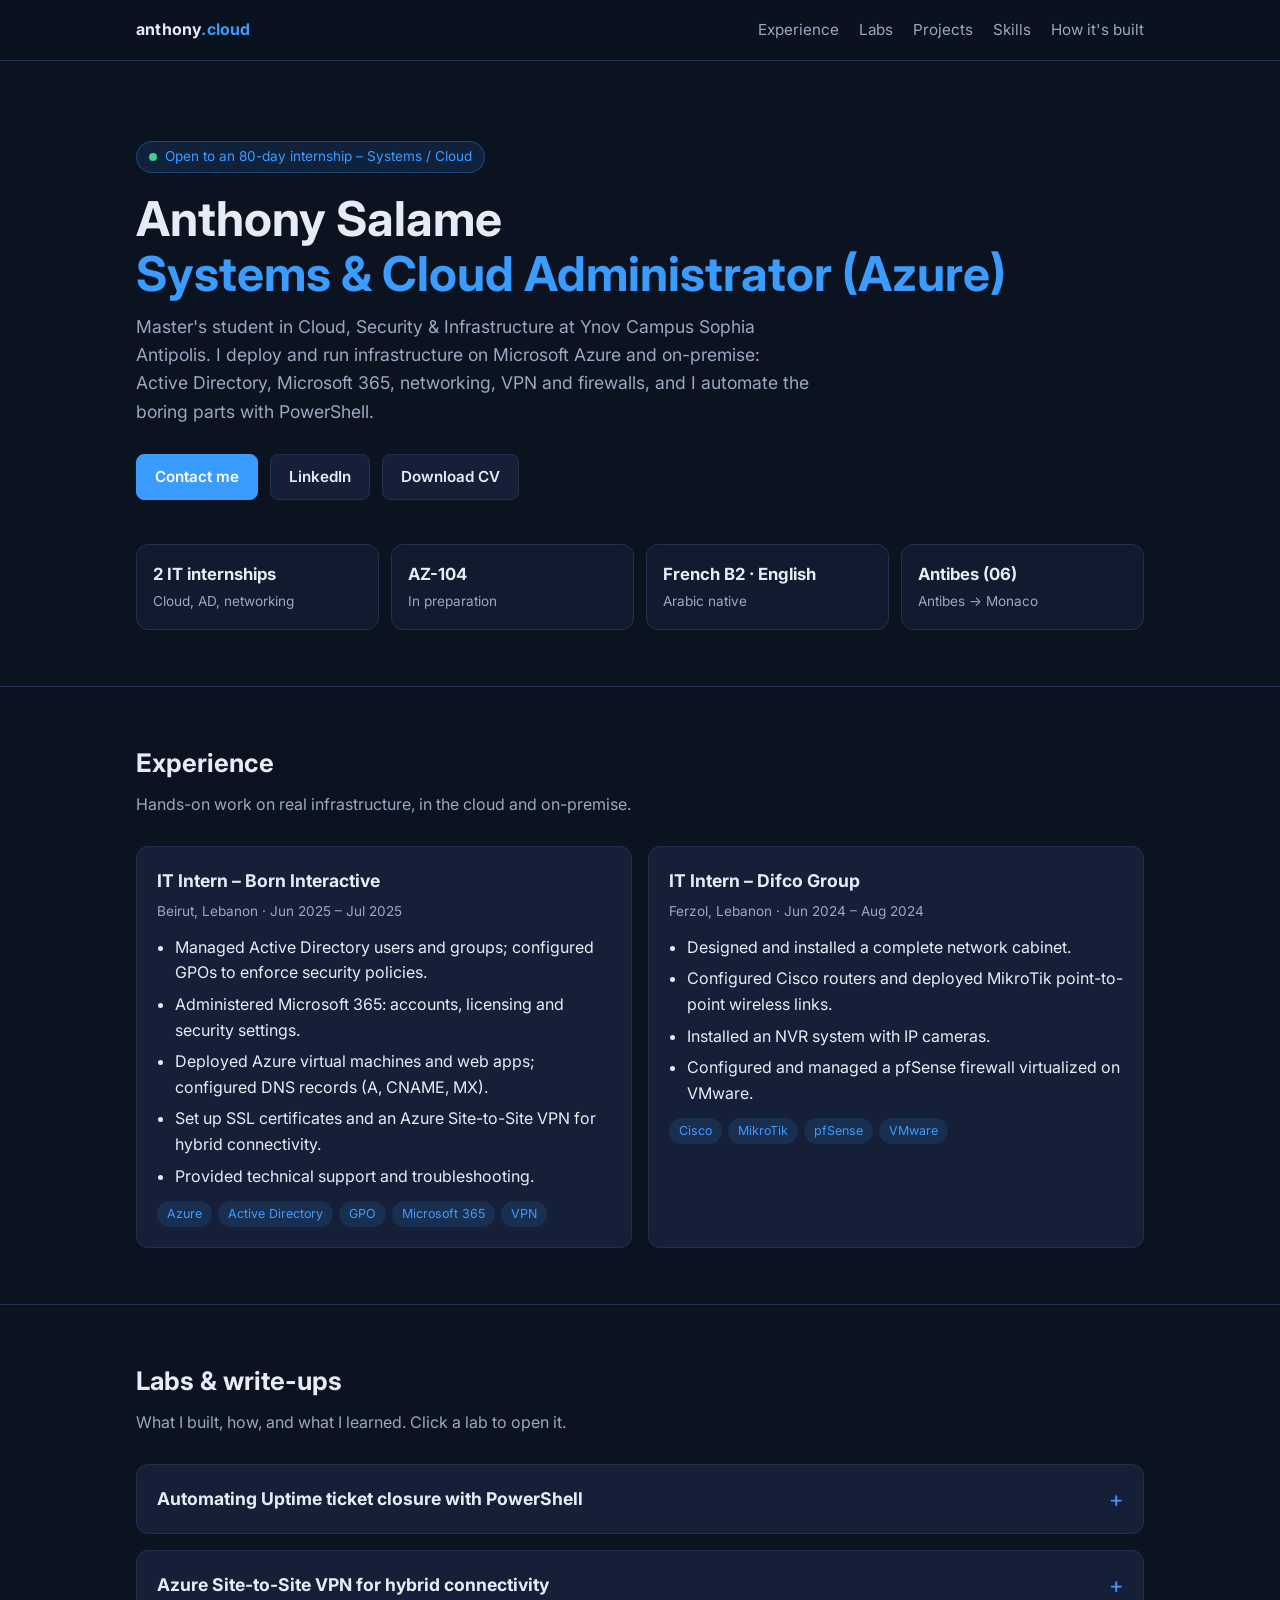
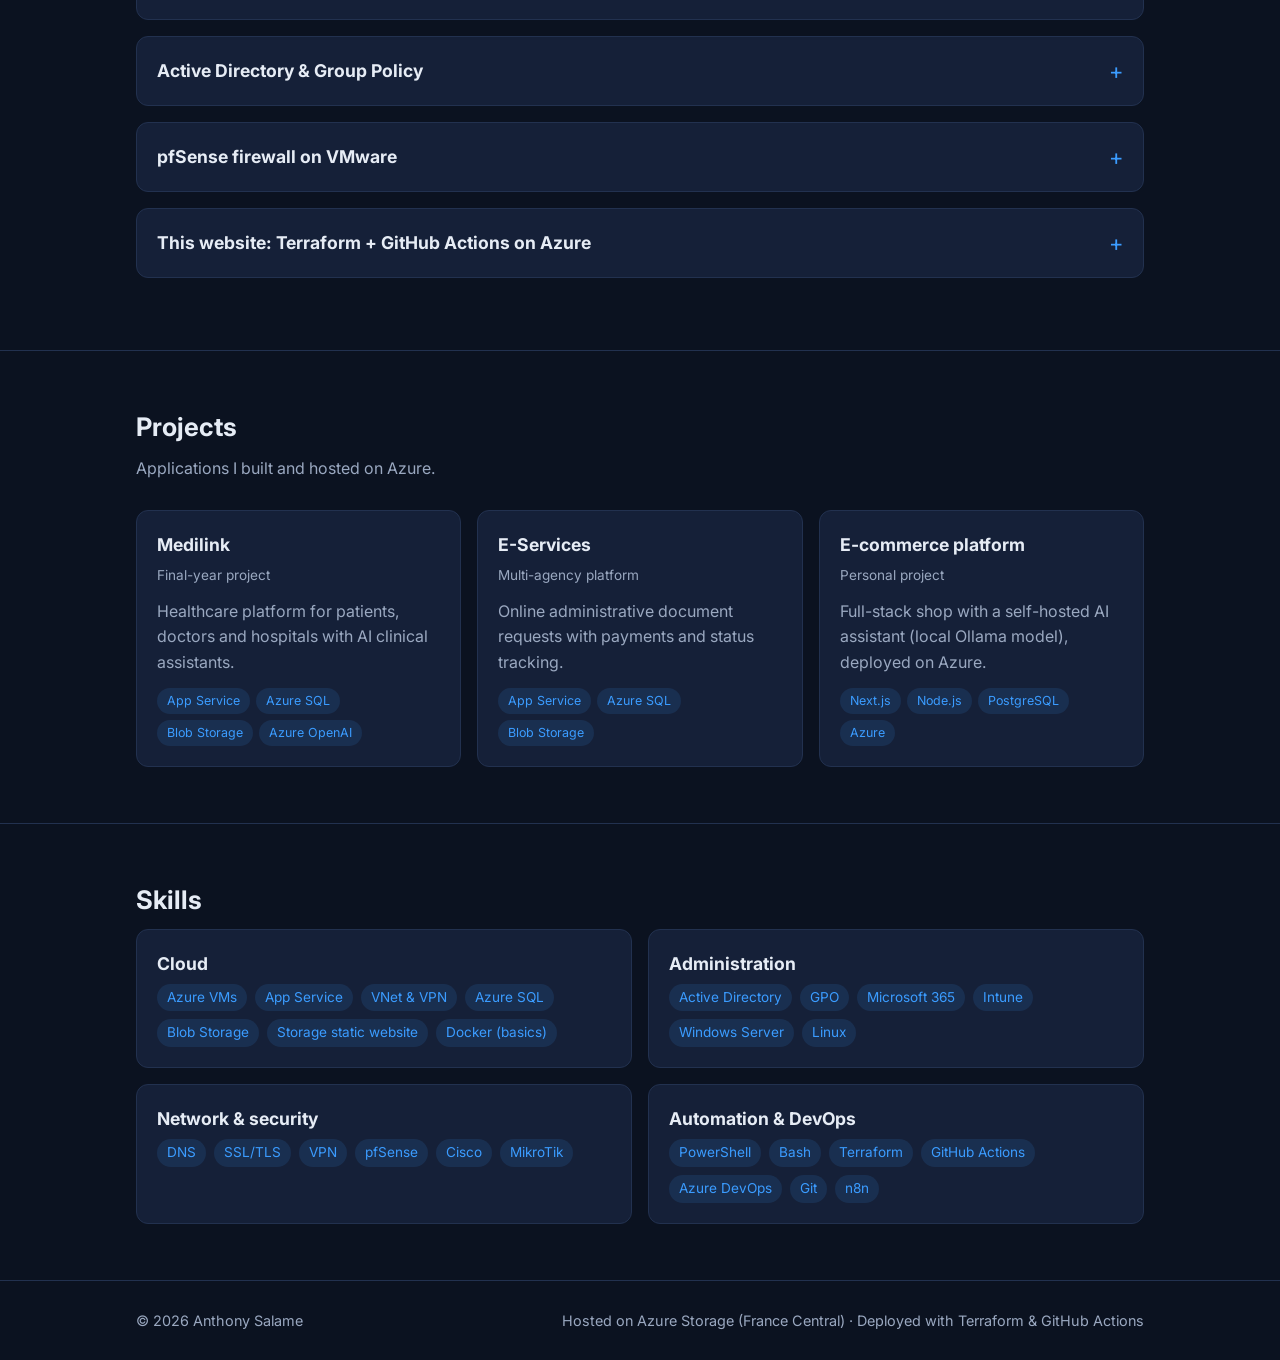
==== site/index.html @ ba9a8c43 "Initial portfolio: site + Terraform + CI/CD" ====
<!doctype html>
<html lang="en">
<head>
  <meta charset="utf-8">
  <meta name="viewport" content="width=device-width, initial-scale=1">
  <title>Anthony Salame – Systems & Cloud</title>
  <meta name="description" content="Anthony Salame – Systems & Cloud Administration (Azure). Labs, internships and projects.">
  <link rel="preconnect" href="https://fonts.googleapis.com">
  <link rel="preconnect" href="https://fonts.gstatic.com" crossorigin>
  <link href="https://fonts.googleapis.com/css2?family=Inter:wght@400;600;700&family=JetBrains+Mono:wght@400;600&display=swap" rel="stylesheet">
  <link rel="stylesheet" href="styles.css">
</head>
<body>

<header class="nav">
  <div class="container">
    <a href="#" class="logo">anthony<span>.cloud</span></a>
    <nav>
      <ul>
        <li><a href="#experience">Experience</a></li>
        <li><a href="#labs">Labs</a></li>
        <li class="hide-sm"><a href="#projects">Projects</a></li>
        <li class="hide-sm"><a href="#skills">Skills</a></li>
        <li><a href="deploy.html">How it's built</a></li>
      </ul>
    </nav>
  </div>
</header>

<main>
  <!-- HERO -->
  <div class="hero">
    <div class="container">
      <span class="badge">Open to an 80-day internship – Systems / Cloud</span>
      <h1>Anthony Salame<br><span>Systems & Cloud Administrator (Azure)</span></h1>
      <p class="lead">
        Master's student in Cloud, Security & Infrastructure at Ynov Campus Sophia Antipolis.
        I deploy and run infrastructure on Microsoft Azure and on-premise: Active Directory,
        Microsoft 365, networking, VPN and firewalls, and I automate the boring parts with PowerShell.
      </p>
      <div class="cta">
        <a class="btn primary" href="mailto:anthony.salameh2005@gmail.com">Contact me</a>
        <a class="btn" href="https://linkedin.com/in/anthony-salameh-21b314324" target="_blank" rel="noopener">LinkedIn</a>
        <a class="btn" href="CV_Anthony_Salame.pdf" target="_blank">Download CV</a>
      </div>

      <div class="stats">
        <div class="stat"><strong>2 IT internships</strong><span>Cloud, AD, networking</span></div>
        <div class="stat"><strong>AZ-104</strong><span>In preparation</span></div>
        <div class="stat"><strong>French B2 · English</strong><span>Arabic native</span></div>
        <div class="stat"><strong>Antibes (06)</strong><span>Antibes → Monaco</span></div>
      </div>
    </div>
  </div>

  <!-- EXPERIENCE -->
  <section id="experience">
    <div class="container">
      <h2>Experience</h2>
      <p class="sub">Hands-on work on real infrastructure, in the cloud and on-premise.</p>

      <div class="grid two">
        <div class="card">
          <h3>IT Intern – Born Interactive</h3>
          <div class="meta">Beirut, Lebanon · Jun 2025 – Jul 2025</div>
          <ul>
            <li>Managed Active Directory users and groups; configured GPOs to enforce security policies.</li>
            <li>Administered Microsoft 365: accounts, licensing and security settings.</li>
            <li>Deployed Azure virtual machines and web apps; configured DNS records (A, CNAME, MX).</li>
            <li>Set up SSL certificates and an Azure Site-to-Site VPN for hybrid connectivity.</li>
            <li>Provided technical support and troubleshooting.</li>
          </ul>
          <div class="tags">
            <span class="tag">Azure</span><span class="tag">Active Directory</span>
            <span class="tag">GPO</span><span class="tag">Microsoft 365</span><span class="tag">VPN</span>
          </div>
        </div>

        <div class="card">
          <h3>IT Intern – Difco Group</h3>
          <div class="meta">Ferzol, Lebanon · Jun 2024 – Aug 2024</div>
          <ul>
            <li>Designed and installed a complete network cabinet.</li>
            <li>Configured Cisco routers and deployed MikroTik point-to-point wireless links.</li>
            <li>Installed an NVR system with IP cameras.</li>
            <li>Configured and managed a pfSense firewall virtualized on VMware.</li>
          </ul>
          <div class="tags">
            <span class="tag">Cisco</span><span class="tag">MikroTik</span>
            <span class="tag">pfSense</span><span class="tag">VMware</span>
          </div>
        </div>
      </div>
    </div>
  </section>

  <!-- LABS -->
  <section id="labs">
    <div class="container">
      <h2>Labs & write-ups</h2>
      <p class="sub">What I built, how, and what I learned. Click a lab to open it.</p>

      <div class="card lab">
        <details>
          <summary><h3>Automating Uptime ticket closure with PowerShell</h3></summary>
          <div class="body">
            <span class="tag wip">In progress</span>
            <h4>Problem</h4>
            <p>Administrators were closing monitoring tickets by hand after checking why a server had restarted. Repetitive work that takes time away from real incidents.</p>
            <h4>What I did</h4>
            <ul>
              <li>Analysed how admins closed past tickets to find the common restart reasons.</li>
              <li>Writing a PowerShell script, triggered by the monitoring check, that reads the restart reason on the server.</li>
              <li>Goal: close expected restarts automatically and escalate only the unexpected ones.</li>
            </ul>
            <h4>Skills</h4>
            <div class="tags"><span class="tag">PowerShell</span><span class="tag">Monitoring</span><span class="tag">Windows event logs</span><span class="tag">ITSM</span></div>
          </div>
        </details>
      </div>

      <div class="card lab">
        <details>
          <summary><h3>Azure Site-to-Site VPN for hybrid connectivity</h3></summary>
          <div class="body">
            <h4>Goal</h4>
            <p>Connect an on-premise network to Azure securely, so internal resources can reach cloud VMs over private IPs.</p>
            <h4>Architecture</h4>
            <ul>
              <li>Azure Virtual Network with a dedicated GatewaySubnet.</li>
              <li>Virtual Network Gateway (route-based) and a Local Network Gateway describing the on-prem side.</li>
              <li>IPsec/IKE connection with a pre-shared key; on-prem device configured to match.</li>
            </ul>
            <h4>What I learned</h4>
            <p>Address-space planning matters: overlapping ranges break routing. Checking the connection status and effective routes is the fastest way to debug.</p>
            <div class="tags"><span class="tag">Azure VNet</span><span class="tag">VPN Gateway</span><span class="tag">IPsec</span></div>
          </div>
        </details>
      </div>

      <div class="card lab">
        <details>
          <summary><h3>Active Directory & Group Policy</h3></summary>
          <div class="body">
            <h4>Goal</h4>
            <p>Manage users and machines centrally and enforce security settings.</p>
            <h4>What I did</h4>
            <ul>
              <li>Organized users and computers into OUs and security groups.</li>
              <li>Created GPOs for password policy, drive mappings and workstation restrictions.</li>
              <li>Verified results with <code>gpresult /r</code> and <code>gpupdate /force</code>.</li>
            </ul>
            <div class="tags"><span class="tag">Windows Server</span><span class="tag">AD DS</span><span class="tag">GPO</span></div>
          </div>
        </details>
      </div>

      <div class="card lab">
        <details>
          <summary><h3>pfSense firewall on VMware</h3></summary>
          <div class="body">
            <h4>Goal</h4>
            <p>Protect a company network with a virtualized firewall.</p>
            <h4>What I did</h4>
            <ul>
              <li>Deployed pfSense as a VM with separate WAN and LAN interfaces.</li>
              <li>Configured firewall rules, NAT and DHCP.</li>
              <li>Tested rules from the LAN and reviewed firewall logs.</li>
            </ul>
            <div class="tags"><span class="tag">pfSense</span><span class="tag">VMware</span><span class="tag">Firewall rules</span></div>
          </div>
        </details>
      </div>

      <div class="card lab">
        <details>
          <summary><h3>This website: Terraform + GitHub Actions on Azure</h3></summary>
          <div class="body">
            <p>The site you're reading is deployed as code. Full details on the <a href="deploy.html">How it's built</a> page.</p>
            <div class="tags"><span class="tag">Terraform</span><span class="tag">Azure Storage</span><span class="tag">GitHub Actions</span></div>
          </div>
        </details>
      </div>
    </div>
  </section>

  <!-- PROJECTS -->
  <section id="projects">
    <div class="container">
      <h2>Projects</h2>
      <p class="sub">Applications I built and hosted on Azure.</p>
      <div class="grid three">
        <div class="card">
          <h3>Medilink</h3>
          <div class="meta">Final-year project</div>
          <p>Healthcare platform for patients, doctors and hospitals with AI clinical assistants.</p>
          <div class="tags"><span class="tag">App Service</span><span class="tag">Azure SQL</span><span class="tag">Blob Storage</span><span class="tag">Azure OpenAI</span></div>
        </div>
        <div class="card">
          <h3>E-Services</h3>
          <div class="meta">Multi-agency platform</div>
          <p>Online administrative document requests with payments and status tracking.</p>
          <div class="tags"><span class="tag">App Service</span><span class="tag">Azure SQL</span><span class="tag">Blob Storage</span></div>
        </div>
        <div class="card">
          <h3>E-commerce platform</h3>
          <div class="meta">Personal project</div>
          <p>Full-stack shop with a self-hosted AI assistant (local Ollama model), deployed on Azure.</p>
          <div class="tags"><span class="tag">Next.js</span><span class="tag">Node.js</span><span class="tag">PostgreSQL</span><span class="tag">Azure</span></div>
        </div>
      </div>
    </div>
  </section>

  <!-- SKILLS -->
  <section id="skills">
    <div class="container">
      <h2>Skills</h2>
      <div class="grid two">
        <div class="card"><h3>Cloud</h3><div class="skill-row">
          <span class="tag">Azure VMs</span><span class="tag">App Service</span><span class="tag">VNet & VPN</span><span class="tag">Azure SQL</span><span class="tag">Blob Storage</span><span class="tag">Storage static website</span><span class="tag">Docker (basics)</span>
        </div></div>
        <div class="card"><h3>Administration</h3><div class="skill-row">
          <span class="tag">Active Directory</span><span class="tag">GPO</span><span class="tag">Microsoft 365</span><span class="tag">Intune</span><span class="tag">Windows Server</span><span class="tag">Linux</span>
        </div></div>
        <div class="card"><h3>Network & security</h3><div class="skill-row">
          <span class="tag">DNS</span><span class="tag">SSL/TLS</span><span class="tag">VPN</span><span class="tag">pfSense</span><span class="tag">Cisco</span><span class="tag">MikroTik</span>
        </div></div>
        <div class="card"><h3>Automation & DevOps</h3><div class="skill-row">
          <span class="tag">PowerShell</span><span class="tag">Bash</span><span class="tag">Terraform</span><span class="tag">GitHub Actions</span><span class="tag">Azure DevOps</span><span class="tag">Git</span><span class="tag">n8n</span>
        </div></div>
      </div>
    </div>
  </section>
</main>

<footer>
  <div class="container">
    <span>© 2026 Anthony Salame</span>
    <span>Hosted on Azure Storage (France Central) · Deployed with Terraform & GitHub Actions</span>
  </div>
</footer>

</body>
</html>
---- site/styles.css ----
:root {
  --bg: #0b1220;
  --bg-alt: #111a2e;
  --card: #152038;
  --border: #22314f;
  --text: #e6ecf5;
  --muted: #9aa8c0;
  --accent: #3b9cff;
  --accent-soft: rgba(59, 156, 255, 0.12);
  --ok: #3ccf8e;
  --radius: 12px;
  --max: 1040px;
}

* { box-sizing: border-box; margin: 0; padding: 0; }

html { scroll-behavior: smooth; }

body {
  font-family: "Inter", system-ui, -apple-system, "Segoe UI", Roboto, sans-serif;
  background: var(--bg);
  color: var(--text);
  line-height: 1.6;
  font-size: 16px;
}

a { color: var(--accent); text-decoration: none; }
a:hover { text-decoration: underline; }

code, .mono {
  font-family: "JetBrains Mono", ui-monospace, SFMono-Regular, Menlo, monospace;
  font-size: 0.9em;
}

code {
  background: var(--accent-soft);
  padding: 0.1em 0.4em;
  border-radius: 6px;
}

.container { max-width: var(--max); margin: 0 auto; padding: 0 16px; }

/* Header */
header.nav {
  position: sticky; top: 0; z-index: 10;
  background: rgba(11, 18, 32, 0.9);
  backdrop-filter: blur(8px);
  border-bottom: 1px solid var(--border);
}
header.nav .container {
  display: flex; align-items: center; justify-content: space-between;
  height: 60px; gap: 16px;
}
.logo { font-weight: 700; color: var(--text); letter-spacing: 0.2px; }
.logo span { color: var(--accent); }
nav ul { list-style: none; display: flex; gap: 20px; }
nav a { color: var(--muted); font-size: 0.95rem; }
nav a:hover { color: var(--text); text-decoration: none; }

/* Hero */
.hero { padding: 80px 0 56px; }
.badge {
  display: inline-flex; align-items: center; gap: 8px;
  background: var(--accent-soft); color: var(--accent);
  border: 1px solid rgba(59, 156, 255, 0.3);
  padding: 4px 12px; border-radius: 999px; font-size: 0.85rem;
}
.badge::before {
  content: ""; width: 8px; height: 8px; border-radius: 50%; background: var(--ok);
}
.hero h1 { font-size: clamp(2rem, 5vw, 3rem); line-height: 1.15; margin: 18px 0 12px; }
.hero h1 span { color: var(--accent); }
.hero p.lead { color: var(--muted); font-size: 1.1rem; max-width: 680px; }
.cta { display: flex; flex-wrap: wrap; gap: 12px; margin-top: 28px; }
.btn {
  display: inline-block; padding: 10px 18px; border-radius: 8px;
  font-weight: 600; font-size: 0.95rem; border: 1px solid var(--border);
  color: var(--text); background: var(--card);
}
.btn.primary { background: var(--accent); border-color: var(--accent); color: #fff; }
.btn:hover { text-decoration: none; filter: brightness(1.1); }

.stats {
  display: grid; grid-template-columns: repeat(4, 1fr); gap: 12px; margin-top: 44px;
}
.stat {
  background: var(--bg-alt); border: 1px solid var(--border);
  border-radius: var(--radius); padding: 16px;
}
.stat strong { display: block; font-size: 1.05rem; }
.stat span { color: var(--muted); font-size: 0.85rem; }

/* Sections */
section { padding: 56px 0; border-top: 1px solid var(--border); }
section h2 { font-size: 1.6rem; margin-bottom: 8px; }
section .sub { color: var(--muted); margin-bottom: 28px; max-width: 700px; }

.grid { display: grid; gap: 16px; }
.grid.two { grid-template-columns: repeat(2, 1fr); }
.grid.three { grid-template-columns: repeat(3, 1fr); }

.card {
  background: var(--card); border: 1px solid var(--border);
  border-radius: var(--radius); padding: 20px;
}
.card h3 { font-size: 1.1rem; margin-bottom: 6px; }
.card .meta { color: var(--muted); font-size: 0.85rem; margin-bottom: 12px; }
.card ul { padding-left: 18px; color: var(--text); }
.card li { margin-bottom: 6px; }
.card p { color: var(--muted); margin-bottom: 10px; }

.tags { display: flex; flex-wrap: wrap; gap: 6px; margin-top: 12px; }
.tag {
  font-size: 0.78rem; padding: 3px 10px; border-radius: 999px;
  background: var(--accent-soft); color: var(--accent);
}
.tag.wip { background: rgba(60, 207, 142, 0.12); color: var(--ok); }

/* Lab write-ups */
.lab { margin-bottom: 16px; }
.lab details summary {
  cursor: pointer; list-style: none; display: flex;
  justify-content: space-between; align-items: center; gap: 12px;
}
.lab details summary::-webkit-details-marker { display: none; }
.lab details summary h3 { margin: 0; }
.lab details summary::after {
  content: "+"; color: var(--accent); font-size: 1.4rem; line-height: 1;
}
.lab details[open] summary::after { content: "–"; }
.lab .body { margin-top: 16px; }
.lab .body h4 {
  font-size: 0.8rem; text-transform: uppercase; letter-spacing: 0.08em;
  color: var(--accent); margin: 16px 0 6px;
}
.lab .body p, .lab .body li { color: var(--text); }

/* Skills */
.skill-row { display: flex; flex-wrap: wrap; gap: 8px; }
.skill-row .tag { font-size: 0.85rem; }

/* Deploy page */
.diagram {
  background: var(--bg-alt); border: 1px solid var(--border);
  border-radius: var(--radius); padding: 20px; overflow-x: auto;
}
.diagram svg { width: 100%; height: auto; min-width: 560px; display: block; }
pre {
  background: var(--bg-alt); border: 1px solid var(--border);
  border-radius: var(--radius); padding: 16px; overflow-x: auto;
  font-size: 0.85rem; line-height: 1.5;
}
pre code { background: none; padding: 0; }
.steps { counter-reset: step; list-style: none; }
.steps li {
  counter-increment: step; position: relative; padding-left: 44px; margin-bottom: 18px;
}
.steps li::before {
  content: counter(step); position: absolute; left: 0; top: 0;
  width: 30px; height: 30px; border-radius: 50%;
  background: var(--accent-soft); color: var(--accent);
  display: flex; align-items: center; justify-content: center; font-weight: 700;
}

/* Footer */
footer {
  border-top: 1px solid var(--border); padding: 28px 0; color: var(--muted);
  font-size: 0.9rem;
}
footer .container { display: flex; justify-content: space-between; flex-wrap: wrap; gap: 12px; }

/* Responsive */
@media (max-width: 860px) {
  .grid.three { grid-template-columns: 1fr 1fr; }
  .stats { grid-template-columns: 1fr 1fr; }
}
@media (max-width: 640px) {
  nav ul { gap: 14px; }
  nav li.hide-sm { display: none; }
  .grid.two, .grid.three { grid-template-columns: 1fr; }
  .hero { padding: 56px 0 40px; }
}
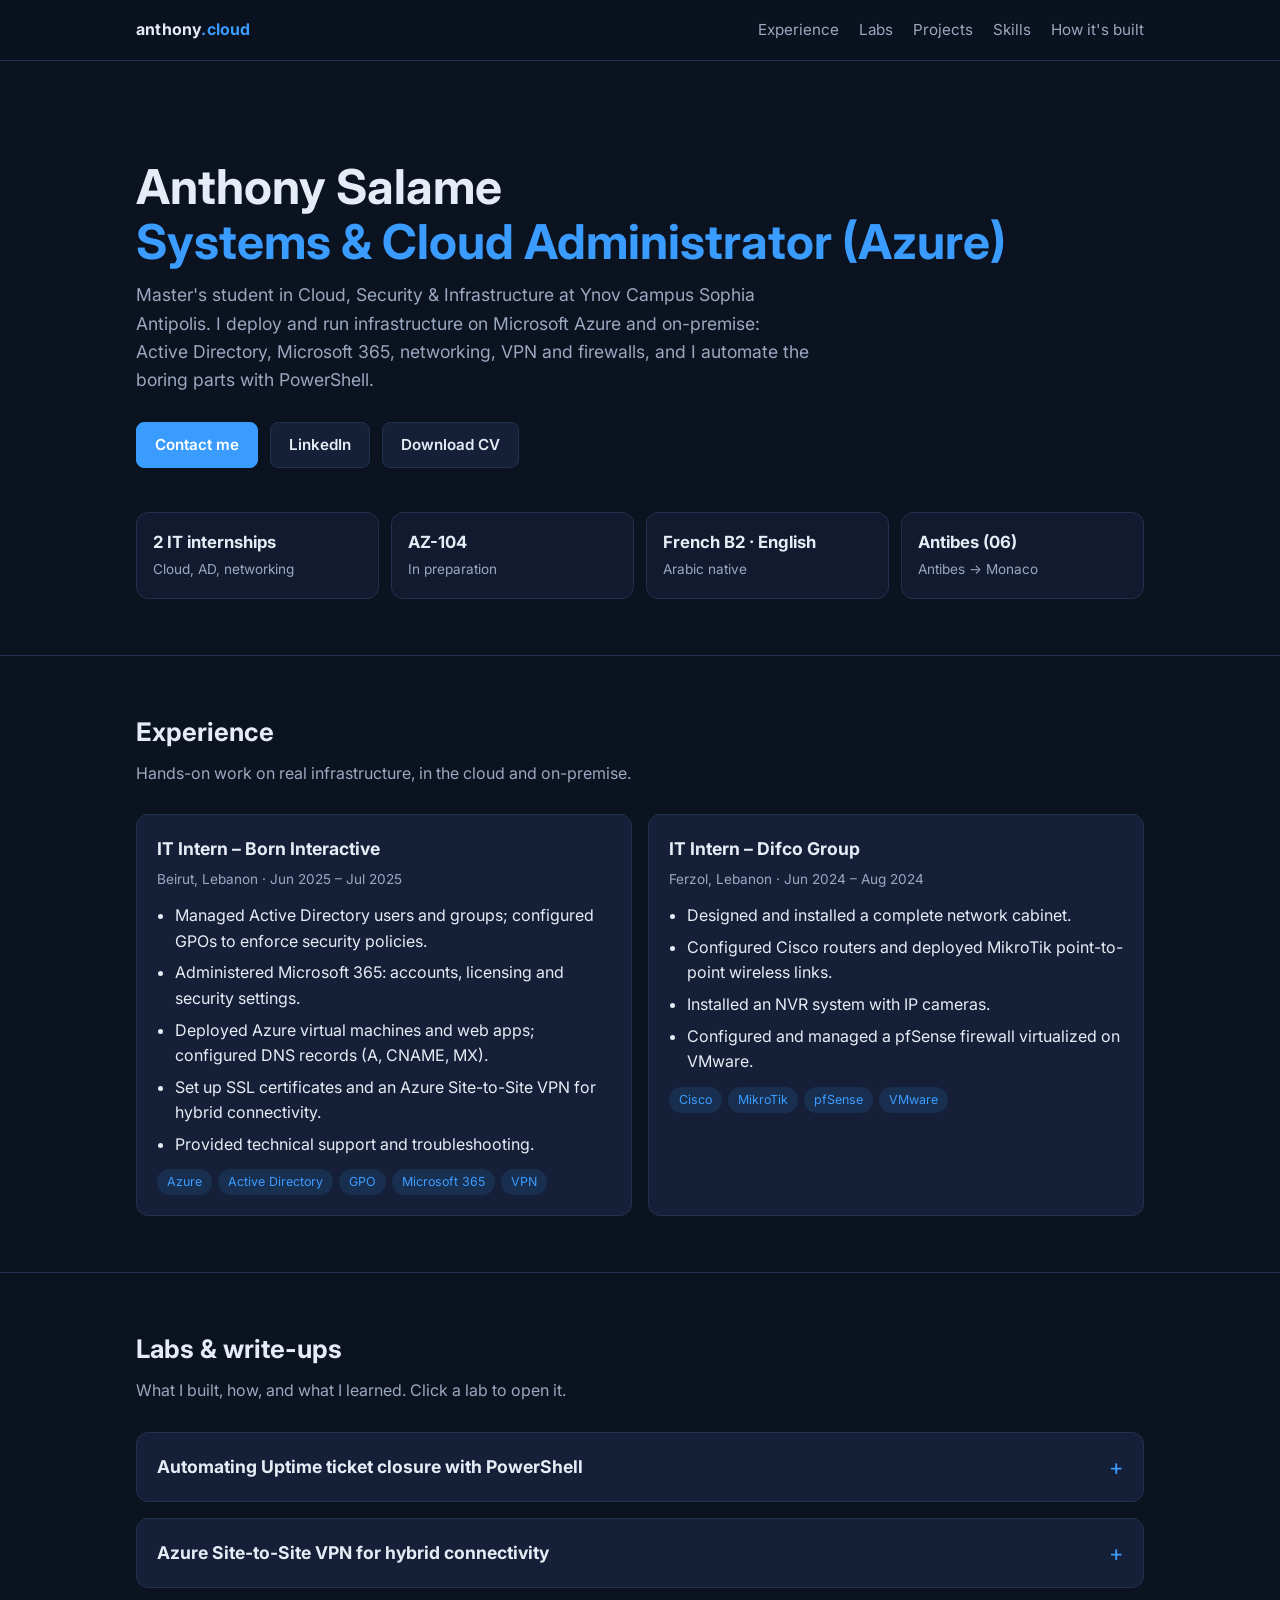
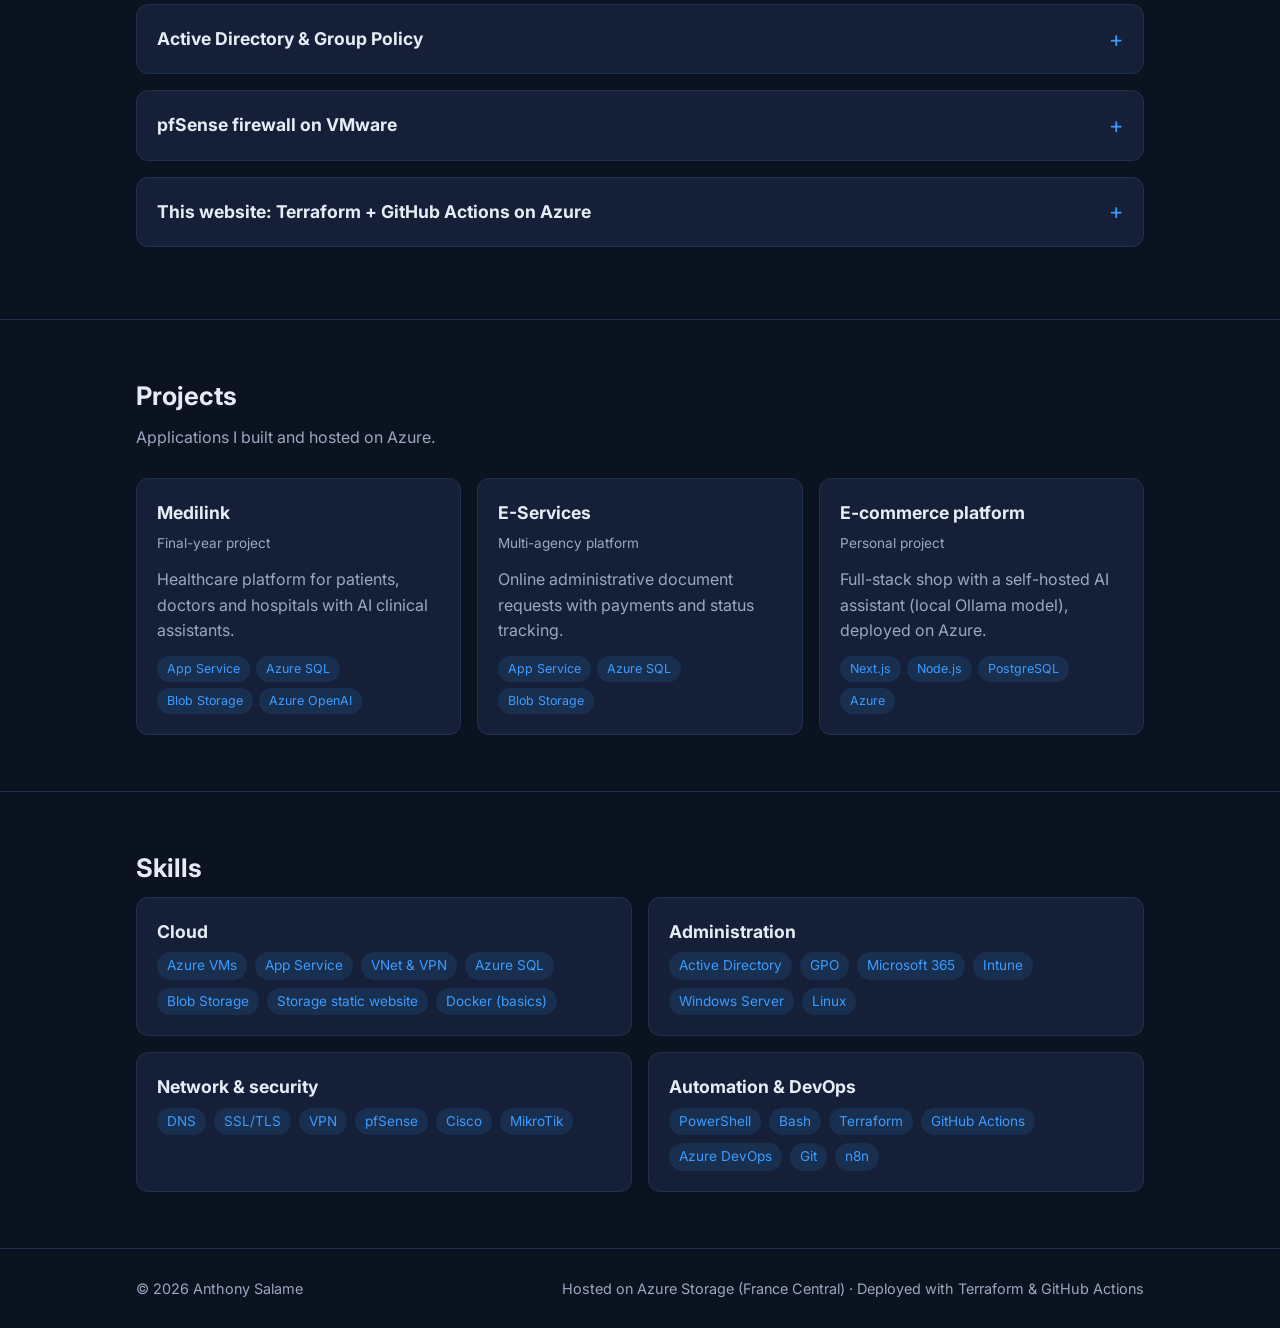
==== commit db485f68: "Remove section from home page" ====
--- a/site/index.html
+++ b/site/index.html
@@ -31,7 +31,6 @@
   <!-- HERO -->
   <div class="hero">
     <div class="container">
-      <span class="badge">Open to an 80-day internship – Systems / Cloud</span>
       <h1>Anthony Salame<br><span>Systems & Cloud Administrator (Azure)</span></h1>
       <p class="lead">
         Master's student in Cloud, Security & Infrastructure at Ynov Campus Sophia Antipolis.
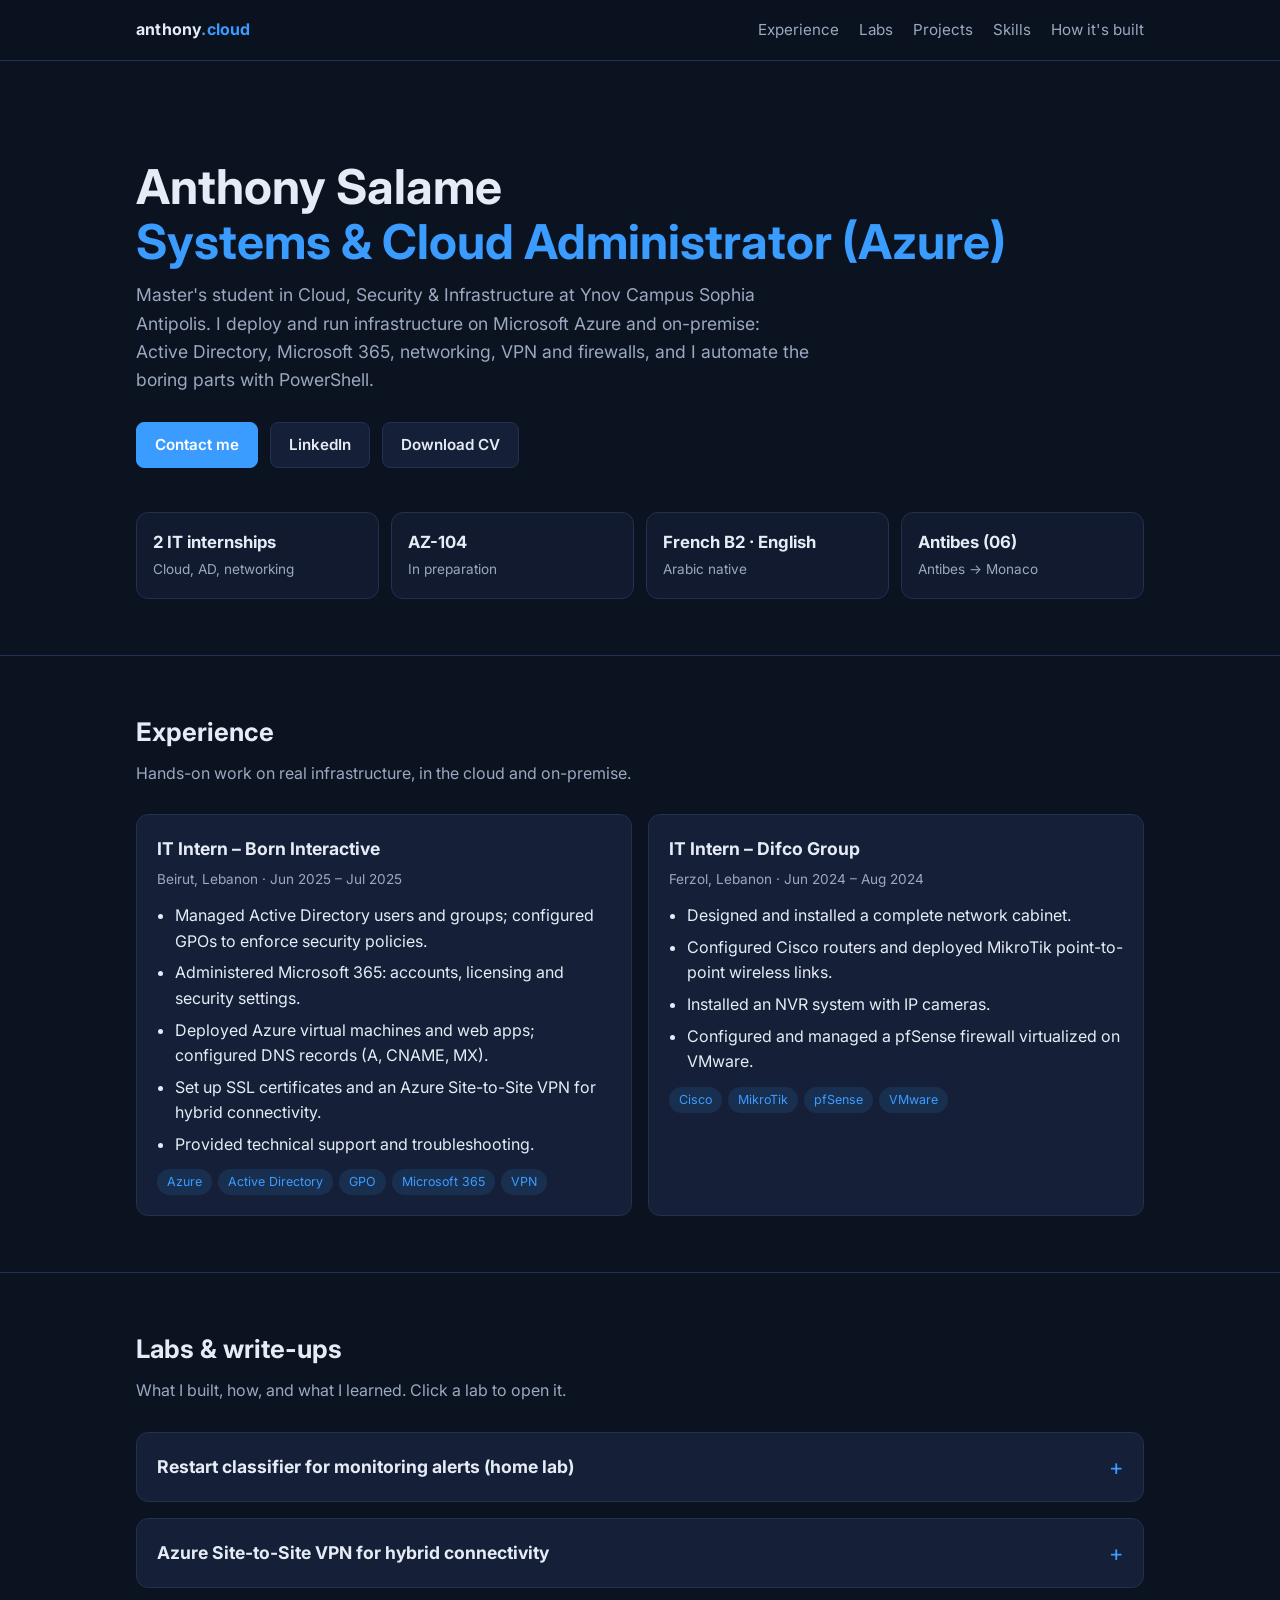
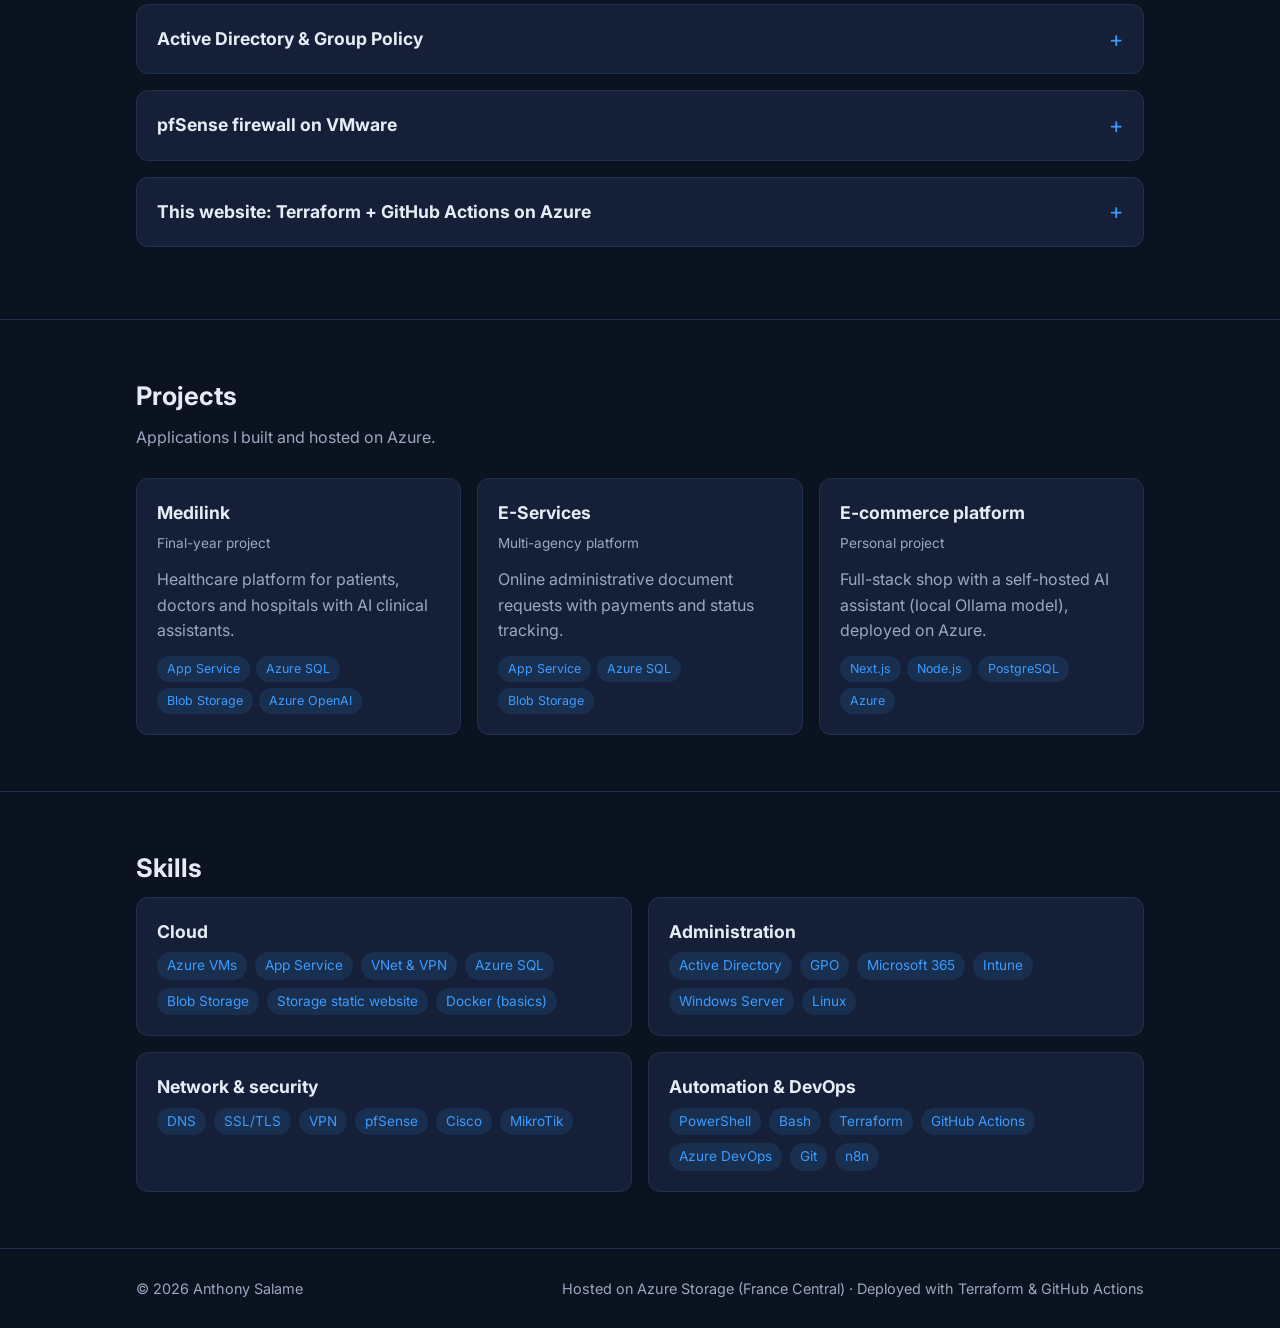
==== commit 1d4d8eb5: "updating" ====
--- a/site/index.html
+++ b/site/index.html
@@ -1,244 +1,421 @@
 <!doctype html>
 <html lang="en">
-<head>
-  <meta charset="utf-8">
-  <meta name="viewport" content="width=device-width, initial-scale=1">
-  <title>Anthony Salame – Systems & Cloud</title>
-  <meta name="description" content="Anthony Salame – Systems & Cloud Administration (Azure). Labs, internships and projects.">
-  <link rel="preconnect" href="https://fonts.googleapis.com">
-  <link rel="preconnect" href="https://fonts.gstatic.com" crossorigin>
-  <link href="https://fonts.googleapis.com/css2?family=Inter:wght@400;600;700&family=JetBrains+Mono:wght@400;600&display=swap" rel="stylesheet">
-  <link rel="stylesheet" href="styles.css">
-</head>
-<body>
-
-<header class="nav">
-  <div class="container">
-    <a href="#" class="logo">anthony<span>.cloud</span></a>
-    <nav>
-      <ul>
-        <li><a href="#experience">Experience</a></li>
-        <li><a href="#labs">Labs</a></li>
-        <li class="hide-sm"><a href="#projects">Projects</a></li>
-        <li class="hide-sm"><a href="#skills">Skills</a></li>
-        <li><a href="deploy.html">How it's built</a></li>
-      </ul>
-    </nav>
-  </div>
-</header>
-
-<main>
-  <!-- HERO -->
-  <div class="hero">
-    <div class="container">
-      <h1>Anthony Salame<br><span>Systems & Cloud Administrator (Azure)</span></h1>
-      <p class="lead">
-        Master's student in Cloud, Security & Infrastructure at Ynov Campus Sophia Antipolis.
-        I deploy and run infrastructure on Microsoft Azure and on-premise: Active Directory,
-        Microsoft 365, networking, VPN and firewalls, and I automate the boring parts with PowerShell.
-      </p>
-      <div class="cta">
-        <a class="btn primary" href="mailto:anthony.salameh2005@gmail.com">Contact me</a>
-        <a class="btn" href="https://linkedin.com/in/anthony-salameh-21b314324" target="_blank" rel="noopener">LinkedIn</a>
-        <a class="btn" href="CV_Anthony_Salame.pdf" target="_blank">Download CV</a>
+  <head>
+    <meta charset="utf-8" />
+    <meta name="viewport" content="width=device-width, initial-scale=1" />
+    <title>Anthony Salame – Systems & Cloud</title>
+    <meta
+      name="description"
+      content="Anthony Salame – Systems & Cloud Administration (Azure). Labs, internships and projects."
+    />
+    <link rel="preconnect" href="https://fonts.googleapis.com" />
+    <link rel="preconnect" href="https://fonts.gstatic.com" crossorigin />
+    <link
+      href="https://fonts.googleapis.com/css2?family=Inter:wght@400;600;700&family=JetBrains+Mono:wght@400;600&display=swap"
+      rel="stylesheet"
+    />
+    <link rel="stylesheet" href="styles.css" />
+  </head>
+  <body>
+    <header class="nav">
+      <div class="container">
+        <a href="#" class="logo">anthony<span>.cloud</span></a>
+        <nav>
+          <ul>
+            <li><a href="#experience">Experience</a></li>
+            <li><a href="#labs">Labs</a></li>
+            <li class="hide-sm"><a href="#projects">Projects</a></li>
+            <li class="hide-sm"><a href="#skills">Skills</a></li>
+            <li><a href="deploy.html">How it's built</a></li>
+          </ul>
+        </nav>
       </div>
-
-      <div class="stats">
-        <div class="stat"><strong>2 IT internships</strong><span>Cloud, AD, networking</span></div>
-        <div class="stat"><strong>AZ-104</strong><span>In preparation</span></div>
-        <div class="stat"><strong>French B2 · English</strong><span>Arabic native</span></div>
-        <div class="stat"><strong>Antibes (06)</strong><span>Antibes → Monaco</span></div>
-      </div>
-    </div>
-  </div>
-
-  <!-- EXPERIENCE -->
-  <section id="experience">
-    <div class="container">
-      <h2>Experience</h2>
-      <p class="sub">Hands-on work on real infrastructure, in the cloud and on-premise.</p>
-
-      <div class="grid two">
-        <div class="card">
-          <h3>IT Intern – Born Interactive</h3>
-          <div class="meta">Beirut, Lebanon · Jun 2025 – Jul 2025</div>
-          <ul>
-            <li>Managed Active Directory users and groups; configured GPOs to enforce security policies.</li>
-            <li>Administered Microsoft 365: accounts, licensing and security settings.</li>
-            <li>Deployed Azure virtual machines and web apps; configured DNS records (A, CNAME, MX).</li>
-            <li>Set up SSL certificates and an Azure Site-to-Site VPN for hybrid connectivity.</li>
-            <li>Provided technical support and troubleshooting.</li>
-          </ul>
-          <div class="tags">
-            <span class="tag">Azure</span><span class="tag">Active Directory</span>
-            <span class="tag">GPO</span><span class="tag">Microsoft 365</span><span class="tag">VPN</span>
-          </div>
-        </div>
-
-        <div class="card">
-          <h3>IT Intern – Difco Group</h3>
-          <div class="meta">Ferzol, Lebanon · Jun 2024 – Aug 2024</div>
-          <ul>
-            <li>Designed and installed a complete network cabinet.</li>
-            <li>Configured Cisco routers and deployed MikroTik point-to-point wireless links.</li>
-            <li>Installed an NVR system with IP cameras.</li>
-            <li>Configured and managed a pfSense firewall virtualized on VMware.</li>
-          </ul>
-          <div class="tags">
-            <span class="tag">Cisco</span><span class="tag">MikroTik</span>
-            <span class="tag">pfSense</span><span class="tag">VMware</span>
+    </header>
+
+    <main>
+      <!-- HERO -->
+      <div class="hero">
+        <div class="container">
+          <h1>
+            Anthony Salame<br /><span
+              >Systems & Cloud Administrator (Azure)</span
+            >
+          </h1>
+          <p class="lead">
+            Master's student in Cloud, Security & Infrastructure at Ynov Campus
+            Sophia Antipolis. I deploy and run infrastructure on Microsoft Azure
+            and on-premise: Active Directory, Microsoft 365, networking, VPN and
+            firewalls, and I automate the boring parts with PowerShell.
+          </p>
+          <div class="cta">
+            <a class="btn primary" href="mailto:anthony.salameh2005@gmail.com"
+              >Contact me</a
+            >
+            <a
+              class="btn"
+              href="https://linkedin.com/in/anthony-salameh-21b314324"
+              target="_blank"
+              rel="noopener"
+              >LinkedIn</a
+            >
+            <a class="btn" href="CV_Anthony_Salame.pdf" target="_blank"
+              >Download CV</a
+            >
+          </div>
+
+          <div class="stats">
+            <div class="stat">
+              <strong>2 IT internships</strong
+              ><span>Cloud, AD, networking</span>
+            </div>
+            <div class="stat">
+              <strong>AZ-104</strong><span>In preparation</span>
+            </div>
+            <div class="stat">
+              <strong>French B2 · English</strong><span>Arabic native</span>
+            </div>
+            <div class="stat">
+              <strong>Antibes (06)</strong><span>Antibes → Monaco</span>
+            </div>
           </div>
         </div>
       </div>
-    </div>
-  </section>
-
-  <!-- LABS -->
-  <section id="labs">
-    <div class="container">
-      <h2>Labs & write-ups</h2>
-      <p class="sub">What I built, how, and what I learned. Click a lab to open it.</p>
-
-      <div class="card lab">
-        <details>
-          <summary><h3>Automating Uptime ticket closure with PowerShell</h3></summary>
-          <div class="body">
-            <span class="tag wip">In progress</span>
-            <h4>Problem</h4>
-            <p>Administrators were closing monitoring tickets by hand after checking why a server had restarted. Repetitive work that takes time away from real incidents.</p>
-            <h4>What I did</h4>
-            <ul>
-              <li>Analysed how admins closed past tickets to find the common restart reasons.</li>
-              <li>Writing a PowerShell script, triggered by the monitoring check, that reads the restart reason on the server.</li>
-              <li>Goal: close expected restarts automatically and escalate only the unexpected ones.</li>
-            </ul>
-            <h4>Skills</h4>
-            <div class="tags"><span class="tag">PowerShell</span><span class="tag">Monitoring</span><span class="tag">Windows event logs</span><span class="tag">ITSM</span></div>
-          </div>
-        </details>
+
+      <!-- EXPERIENCE -->
+      <section id="experience">
+        <div class="container">
+          <h2>Experience</h2>
+          <p class="sub">
+            Hands-on work on real infrastructure, in the cloud and on-premise.
+          </p>
+
+          <div class="grid two">
+            <div class="card">
+              <h3>IT Intern – Born Interactive</h3>
+              <div class="meta">Beirut, Lebanon · Jun 2025 – Jul 2025</div>
+              <ul>
+                <li>
+                  Managed Active Directory users and groups; configured GPOs to
+                  enforce security policies.
+                </li>
+                <li>
+                  Administered Microsoft 365: accounts, licensing and security
+                  settings.
+                </li>
+                <li>
+                  Deployed Azure virtual machines and web apps; configured DNS
+                  records (A, CNAME, MX).
+                </li>
+                <li>
+                  Set up SSL certificates and an Azure Site-to-Site VPN for
+                  hybrid connectivity.
+                </li>
+                <li>Provided technical support and troubleshooting.</li>
+              </ul>
+              <div class="tags">
+                <span class="tag">Azure</span
+                ><span class="tag">Active Directory</span>
+                <span class="tag">GPO</span
+                ><span class="tag">Microsoft 365</span
+                ><span class="tag">VPN</span>
+              </div>
+            </div>
+
+            <div class="card">
+              <h3>IT Intern – Difco Group</h3>
+              <div class="meta">Ferzol, Lebanon · Jun 2024 – Aug 2024</div>
+              <ul>
+                <li>Designed and installed a complete network cabinet.</li>
+                <li>
+                  Configured Cisco routers and deployed MikroTik point-to-point
+                  wireless links.
+                </li>
+                <li>Installed an NVR system with IP cameras.</li>
+                <li>
+                  Configured and managed a pfSense firewall virtualized on
+                  VMware.
+                </li>
+              </ul>
+              <div class="tags">
+                <span class="tag">Cisco</span><span class="tag">MikroTik</span>
+                <span class="tag">pfSense</span><span class="tag">VMware</span>
+              </div>
+            </div>
+          </div>
+        </div>
+      </section>
+
+      <!-- LABS -->
+      <section id="labs">
+        <div class="container">
+          <h2>Labs & write-ups</h2>
+          <p class="sub">
+            What I built, how, and what I learned. Click a lab to open it.
+          </p>
+          <div class="card lab">
+            <details>
+              <summary>
+                <h3>Restart classifier for monitoring alerts (home lab)</h3>
+              </summary>
+              <div class="body">
+                <span class="tag wip">In progress</span>
+                <h4>Problem</h4>
+                <p>
+                  When a server restarts, monitoring raises an alert and an
+                  admin has to check by hand whether the restart was planned or
+                  a real problem. Most of the time it was planned, so it's
+                  repetitive work.
+                </p>
+                <h4>What I'm building</h4>
+                <ul>
+                  <li>
+                    A Windows Server VM on Azure, restarted in different ways:
+                    normal restart, Windows Update and forced power-off.
+                  </li>
+                  <li>
+                    A PowerShell script that reads the Windows System event log
+                    (IDs 1074, 6008, 41) to find why the server restarted.
+                  </li>
+                  <li>
+                    It classifies each restart as <strong>expected</strong> or
+                    <strong>unexpected</strong>, the first step toward closing
+                    planned-restart alerts automatically and escalating only
+                    real incidents.
+                  </li>
+                </ul>
+                <h4>Skills</h4>
+                <div class="tags">
+                  <span class="tag">PowerShell</span
+                  ><span class="tag">Windows event logs</span
+                  ><span class="tag">Monitoring</span
+                  ><span class="tag">Azure VM</span>
+                </div>
+              </div>
+            </details>
+          </div>
+
+          <div class="card lab">
+            <details>
+              <summary>
+                <h3>Azure Site-to-Site VPN for hybrid connectivity</h3>
+              </summary>
+              <div class="body">
+                <h4>Goal</h4>
+                <p>
+                  Connect an on-premise network to Azure securely, so internal
+                  resources can reach cloud VMs over private IPs.
+                </p>
+                <h4>Architecture</h4>
+                <ul>
+                  <li>Azure Virtual Network with a dedicated GatewaySubnet.</li>
+                  <li>
+                    Virtual Network Gateway (route-based) and a Local Network
+                    Gateway describing the on-prem side.
+                  </li>
+                  <li>
+                    IPsec/IKE connection with a pre-shared key; on-prem device
+                    configured to match.
+                  </li>
+                </ul>
+                <h4>What I learned</h4>
+                <p>
+                  Address-space planning matters: overlapping ranges break
+                  routing. Checking the connection status and effective routes
+                  is the fastest way to debug.
+                </p>
+                <div class="tags">
+                  <span class="tag">Azure VNet</span
+                  ><span class="tag">VPN Gateway</span
+                  ><span class="tag">IPsec</span>
+                </div>
+              </div>
+            </details>
+          </div>
+
+          <div class="card lab">
+            <details>
+              <summary><h3>Active Directory & Group Policy</h3></summary>
+              <div class="body">
+                <h4>Goal</h4>
+                <p>
+                  Manage users and machines centrally and enforce security
+                  settings.
+                </p>
+                <h4>What I did</h4>
+                <ul>
+                  <li>
+                    Organized users and computers into OUs and security groups.
+                  </li>
+                  <li>
+                    Created GPOs for password policy, drive mappings and
+                    workstation restrictions.
+                  </li>
+                  <li>
+                    Verified results with <code>gpresult /r</code> and
+                    <code>gpupdate /force</code>.
+                  </li>
+                </ul>
+                <div class="tags">
+                  <span class="tag">Windows Server</span
+                  ><span class="tag">AD DS</span><span class="tag">GPO</span>
+                </div>
+              </div>
+            </details>
+          </div>
+
+          <div class="card lab">
+            <details>
+              <summary><h3>pfSense firewall on VMware</h3></summary>
+              <div class="body">
+                <h4>Goal</h4>
+                <p>Protect a company network with a virtualized firewall.</p>
+                <h4>What I did</h4>
+                <ul>
+                  <li>
+                    Deployed pfSense as a VM with separate WAN and LAN
+                    interfaces.
+                  </li>
+                  <li>Configured firewall rules, NAT and DHCP.</li>
+                  <li>Tested rules from the LAN and reviewed firewall logs.</li>
+                </ul>
+                <div class="tags">
+                  <span class="tag">pfSense</span><span class="tag">VMware</span
+                  ><span class="tag">Firewall rules</span>
+                </div>
+              </div>
+            </details>
+          </div>
+
+          <div class="card lab">
+            <details>
+              <summary>
+                <h3>This website: Terraform + GitHub Actions on Azure</h3>
+              </summary>
+              <div class="body">
+                <p>
+                  The site you're reading is deployed as code. Full details on
+                  the <a href="deploy.html">How it's built</a> page.
+                </p>
+                <div class="tags">
+                  <span class="tag">Terraform</span
+                  ><span class="tag">Azure Storage</span
+                  ><span class="tag">GitHub Actions</span>
+                </div>
+              </div>
+            </details>
+          </div>
+        </div>
+      </section>
+
+      <!-- PROJECTS -->
+      <section id="projects">
+        <div class="container">
+          <h2>Projects</h2>
+          <p class="sub">Applications I built and hosted on Azure.</p>
+          <div class="grid three">
+            <div class="card">
+              <h3>Medilink</h3>
+              <div class="meta">Final-year project</div>
+              <p>
+                Healthcare platform for patients, doctors and hospitals with AI
+                clinical assistants.
+              </p>
+              <div class="tags">
+                <span class="tag">App Service</span
+                ><span class="tag">Azure SQL</span
+                ><span class="tag">Blob Storage</span
+                ><span class="tag">Azure OpenAI</span>
+              </div>
+            </div>
+            <div class="card">
+              <h3>E-Services</h3>
+              <div class="meta">Multi-agency platform</div>
+              <p>
+                Online administrative document requests with payments and status
+                tracking.
+              </p>
+              <div class="tags">
+                <span class="tag">App Service</span
+                ><span class="tag">Azure SQL</span
+                ><span class="tag">Blob Storage</span>
+              </div>
+            </div>
+            <div class="card">
+              <h3>E-commerce platform</h3>
+              <div class="meta">Personal project</div>
+              <p>
+                Full-stack shop with a self-hosted AI assistant (local Ollama
+                model), deployed on Azure.
+              </p>
+              <div class="tags">
+                <span class="tag">Next.js</span><span class="tag">Node.js</span
+                ><span class="tag">PostgreSQL</span
+                ><span class="tag">Azure</span>
+              </div>
+            </div>
+          </div>
+        </div>
+      </section>
+
+      <!-- SKILLS -->
+      <section id="skills">
+        <div class="container">
+          <h2>Skills</h2>
+          <div class="grid two">
+            <div class="card">
+              <h3>Cloud</h3>
+              <div class="skill-row">
+                <span class="tag">Azure VMs</span
+                ><span class="tag">App Service</span
+                ><span class="tag">VNet & VPN</span
+                ><span class="tag">Azure SQL</span
+                ><span class="tag">Blob Storage</span
+                ><span class="tag">Storage static website</span
+                ><span class="tag">Docker (basics)</span>
+              </div>
+            </div>
+            <div class="card">
+              <h3>Administration</h3>
+              <div class="skill-row">
+                <span class="tag">Active Directory</span
+                ><span class="tag">GPO</span
+                ><span class="tag">Microsoft 365</span
+                ><span class="tag">Intune</span
+                ><span class="tag">Windows Server</span
+                ><span class="tag">Linux</span>
+              </div>
+            </div>
+            <div class="card">
+              <h3>Network & security</h3>
+              <div class="skill-row">
+                <span class="tag">DNS</span><span class="tag">SSL/TLS</span
+                ><span class="tag">VPN</span><span class="tag">pfSense</span
+                ><span class="tag">Cisco</span><span class="tag">MikroTik</span>
+              </div>
+            </div>
+            <div class="card">
+              <h3>Automation & DevOps</h3>
+              <div class="skill-row">
+                <span class="tag">PowerShell</span><span class="tag">Bash</span
+                ><span class="tag">Terraform</span
+                ><span class="tag">GitHub Actions</span
+                ><span class="tag">Azure DevOps</span
+                ><span class="tag">Git</span><span class="tag">n8n</span>
+              </div>
+            </div>
+          </div>
+        </div>
+      </section>
+    </main>
+
+    <footer>
+      <div class="container">
+        <span>© 2026 Anthony Salame</span>
+        <span
+          >Hosted on Azure Storage (France Central) · Deployed with Terraform &
+          GitHub Actions</span
+        >
       </div>
-
-      <div class="card lab">
-        <details>
-          <summary><h3>Azure Site-to-Site VPN for hybrid connectivity</h3></summary>
-          <div class="body">
-            <h4>Goal</h4>
-            <p>Connect an on-premise network to Azure securely, so internal resources can reach cloud VMs over private IPs.</p>
-            <h4>Architecture</h4>
-            <ul>
-              <li>Azure Virtual Network with a dedicated GatewaySubnet.</li>
-              <li>Virtual Network Gateway (route-based) and a Local Network Gateway describing the on-prem side.</li>
-              <li>IPsec/IKE connection with a pre-shared key; on-prem device configured to match.</li>
-            </ul>
-            <h4>What I learned</h4>
-            <p>Address-space planning matters: overlapping ranges break routing. Checking the connection status and effective routes is the fastest way to debug.</p>
-            <div class="tags"><span class="tag">Azure VNet</span><span class="tag">VPN Gateway</span><span class="tag">IPsec</span></div>
-          </div>
-        </details>
-      </div>
-
-      <div class="card lab">
-        <details>
-          <summary><h3>Active Directory & Group Policy</h3></summary>
-          <div class="body">
-            <h4>Goal</h4>
-            <p>Manage users and machines centrally and enforce security settings.</p>
-            <h4>What I did</h4>
-            <ul>
-              <li>Organized users and computers into OUs and security groups.</li>
-              <li>Created GPOs for password policy, drive mappings and workstation restrictions.</li>
-              <li>Verified results with <code>gpresult /r</code> and <code>gpupdate /force</code>.</li>
-            </ul>
-            <div class="tags"><span class="tag">Windows Server</span><span class="tag">AD DS</span><span class="tag">GPO</span></div>
-          </div>
-        </details>
-      </div>
-
-      <div class="card lab">
-        <details>
-          <summary><h3>pfSense firewall on VMware</h3></summary>
-          <div class="body">
-            <h4>Goal</h4>
-            <p>Protect a company network with a virtualized firewall.</p>
-            <h4>What I did</h4>
-            <ul>
-              <li>Deployed pfSense as a VM with separate WAN and LAN interfaces.</li>
-              <li>Configured firewall rules, NAT and DHCP.</li>
-              <li>Tested rules from the LAN and reviewed firewall logs.</li>
-            </ul>
-            <div class="tags"><span class="tag">pfSense</span><span class="tag">VMware</span><span class="tag">Firewall rules</span></div>
-          </div>
-        </details>
-      </div>
-
-      <div class="card lab">
-        <details>
-          <summary><h3>This website: Terraform + GitHub Actions on Azure</h3></summary>
-          <div class="body">
-            <p>The site you're reading is deployed as code. Full details on the <a href="deploy.html">How it's built</a> page.</p>
-            <div class="tags"><span class="tag">Terraform</span><span class="tag">Azure Storage</span><span class="tag">GitHub Actions</span></div>
-          </div>
-        </details>
-      </div>
-    </div>
-  </section>
-
-  <!-- PROJECTS -->
-  <section id="projects">
-    <div class="container">
-      <h2>Projects</h2>
-      <p class="sub">Applications I built and hosted on Azure.</p>
-      <div class="grid three">
-        <div class="card">
-          <h3>Medilink</h3>
-          <div class="meta">Final-year project</div>
-          <p>Healthcare platform for patients, doctors and hospitals with AI clinical assistants.</p>
-          <div class="tags"><span class="tag">App Service</span><span class="tag">Azure SQL</span><span class="tag">Blob Storage</span><span class="tag">Azure OpenAI</span></div>
-        </div>
-        <div class="card">
-          <h3>E-Services</h3>
-          <div class="meta">Multi-agency platform</div>
-          <p>Online administrative document requests with payments and status tracking.</p>
-          <div class="tags"><span class="tag">App Service</span><span class="tag">Azure SQL</span><span class="tag">Blob Storage</span></div>
-        </div>
-        <div class="card">
-          <h3>E-commerce platform</h3>
-          <div class="meta">Personal project</div>
-          <p>Full-stack shop with a self-hosted AI assistant (local Ollama model), deployed on Azure.</p>
-          <div class="tags"><span class="tag">Next.js</span><span class="tag">Node.js</span><span class="tag">PostgreSQL</span><span class="tag">Azure</span></div>
-        </div>
-      </div>
-    </div>
-  </section>
-
-  <!-- SKILLS -->
-  <section id="skills">
-    <div class="container">
-      <h2>Skills</h2>
-      <div class="grid two">
-        <div class="card"><h3>Cloud</h3><div class="skill-row">
-          <span class="tag">Azure VMs</span><span class="tag">App Service</span><span class="tag">VNet & VPN</span><span class="tag">Azure SQL</span><span class="tag">Blob Storage</span><span class="tag">Storage static website</span><span class="tag">Docker (basics)</span>
-        </div></div>
-        <div class="card"><h3>Administration</h3><div class="skill-row">
-          <span class="tag">Active Directory</span><span class="tag">GPO</span><span class="tag">Microsoft 365</span><span class="tag">Intune</span><span class="tag">Windows Server</span><span class="tag">Linux</span>
-        </div></div>
-        <div class="card"><h3>Network & security</h3><div class="skill-row">
-          <span class="tag">DNS</span><span class="tag">SSL/TLS</span><span class="tag">VPN</span><span class="tag">pfSense</span><span class="tag">Cisco</span><span class="tag">MikroTik</span>
-        </div></div>
-        <div class="card"><h3>Automation & DevOps</h3><div class="skill-row">
-          <span class="tag">PowerShell</span><span class="tag">Bash</span><span class="tag">Terraform</span><span class="tag">GitHub Actions</span><span class="tag">Azure DevOps</span><span class="tag">Git</span><span class="tag">n8n</span>
-        </div></div>
-      </div>
-    </div>
-  </section>
-</main>
-
-<footer>
-  <div class="container">
-    <span>© 2026 Anthony Salame</span>
-    <span>Hosted on Azure Storage (France Central) · Deployed with Terraform & GitHub Actions</span>
-  </div>
-</footer>
-
-</body>
+    </footer>
+  </body>
 </html>
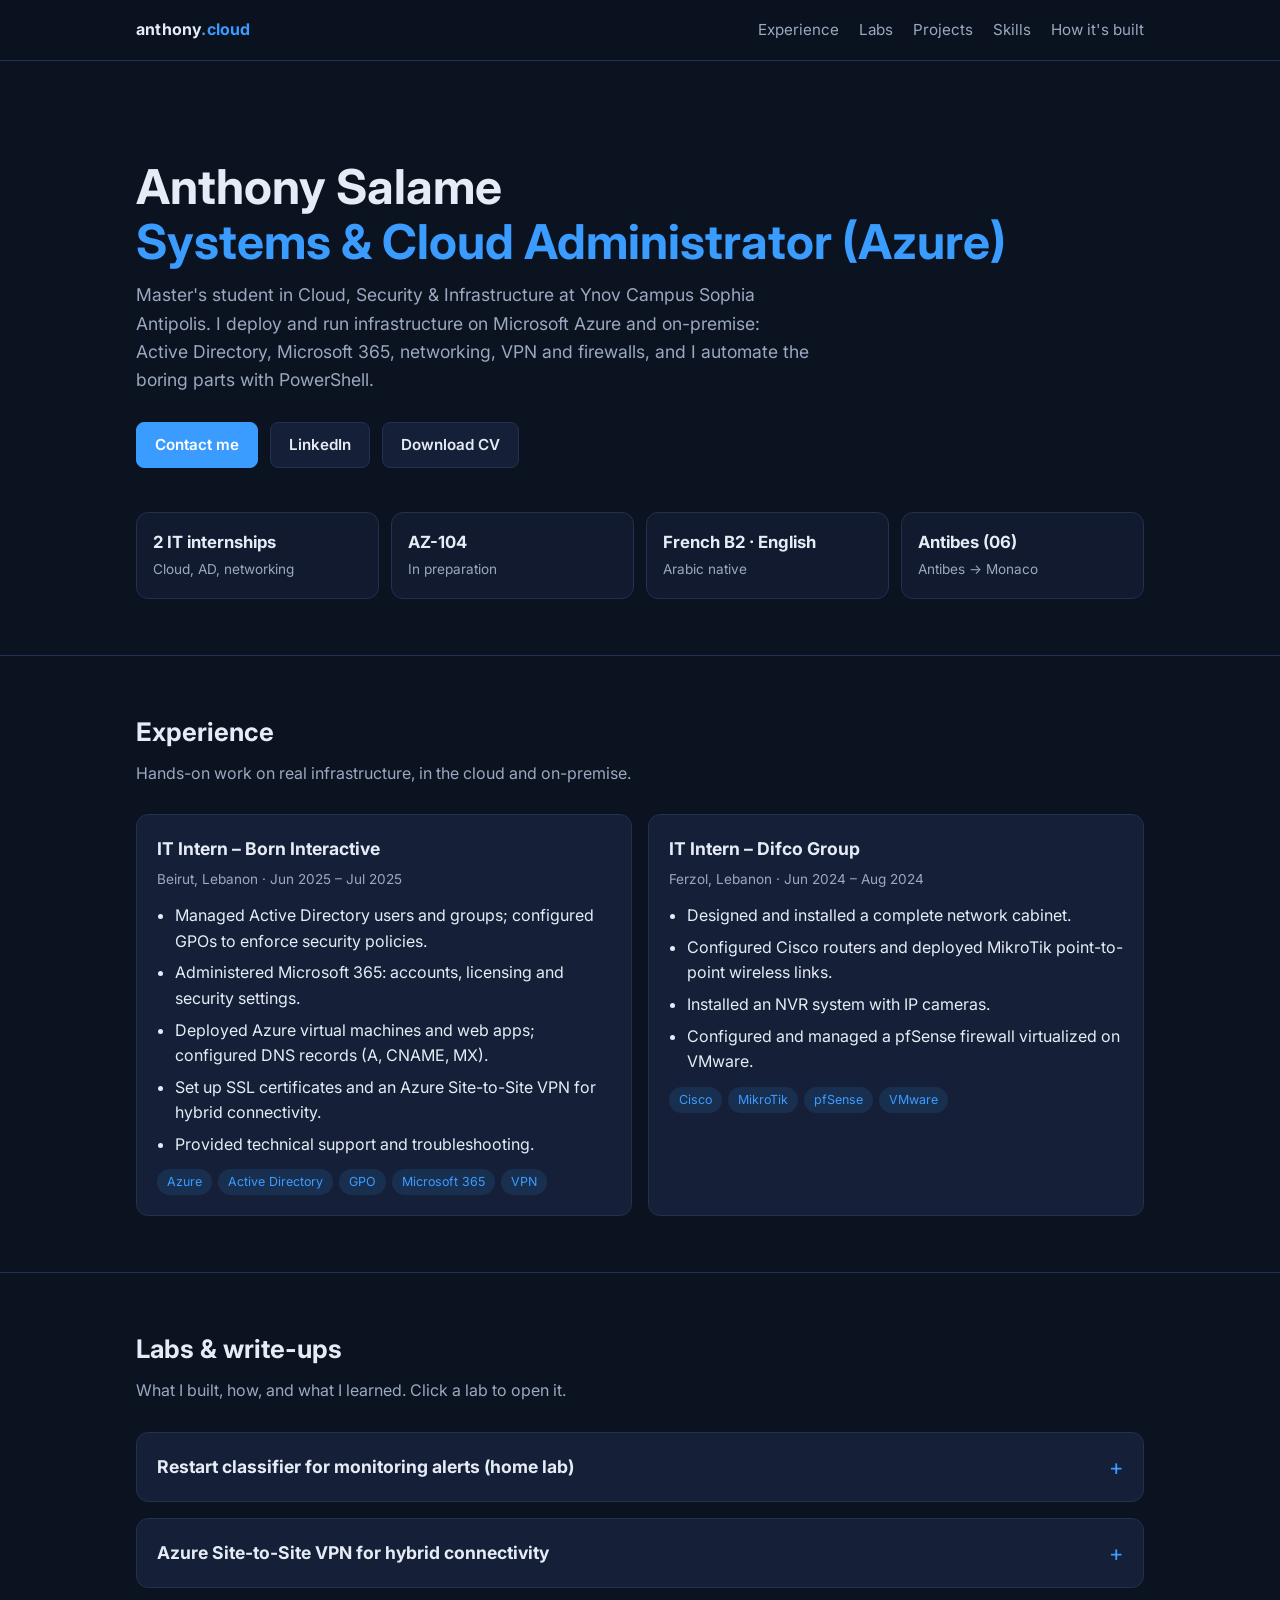
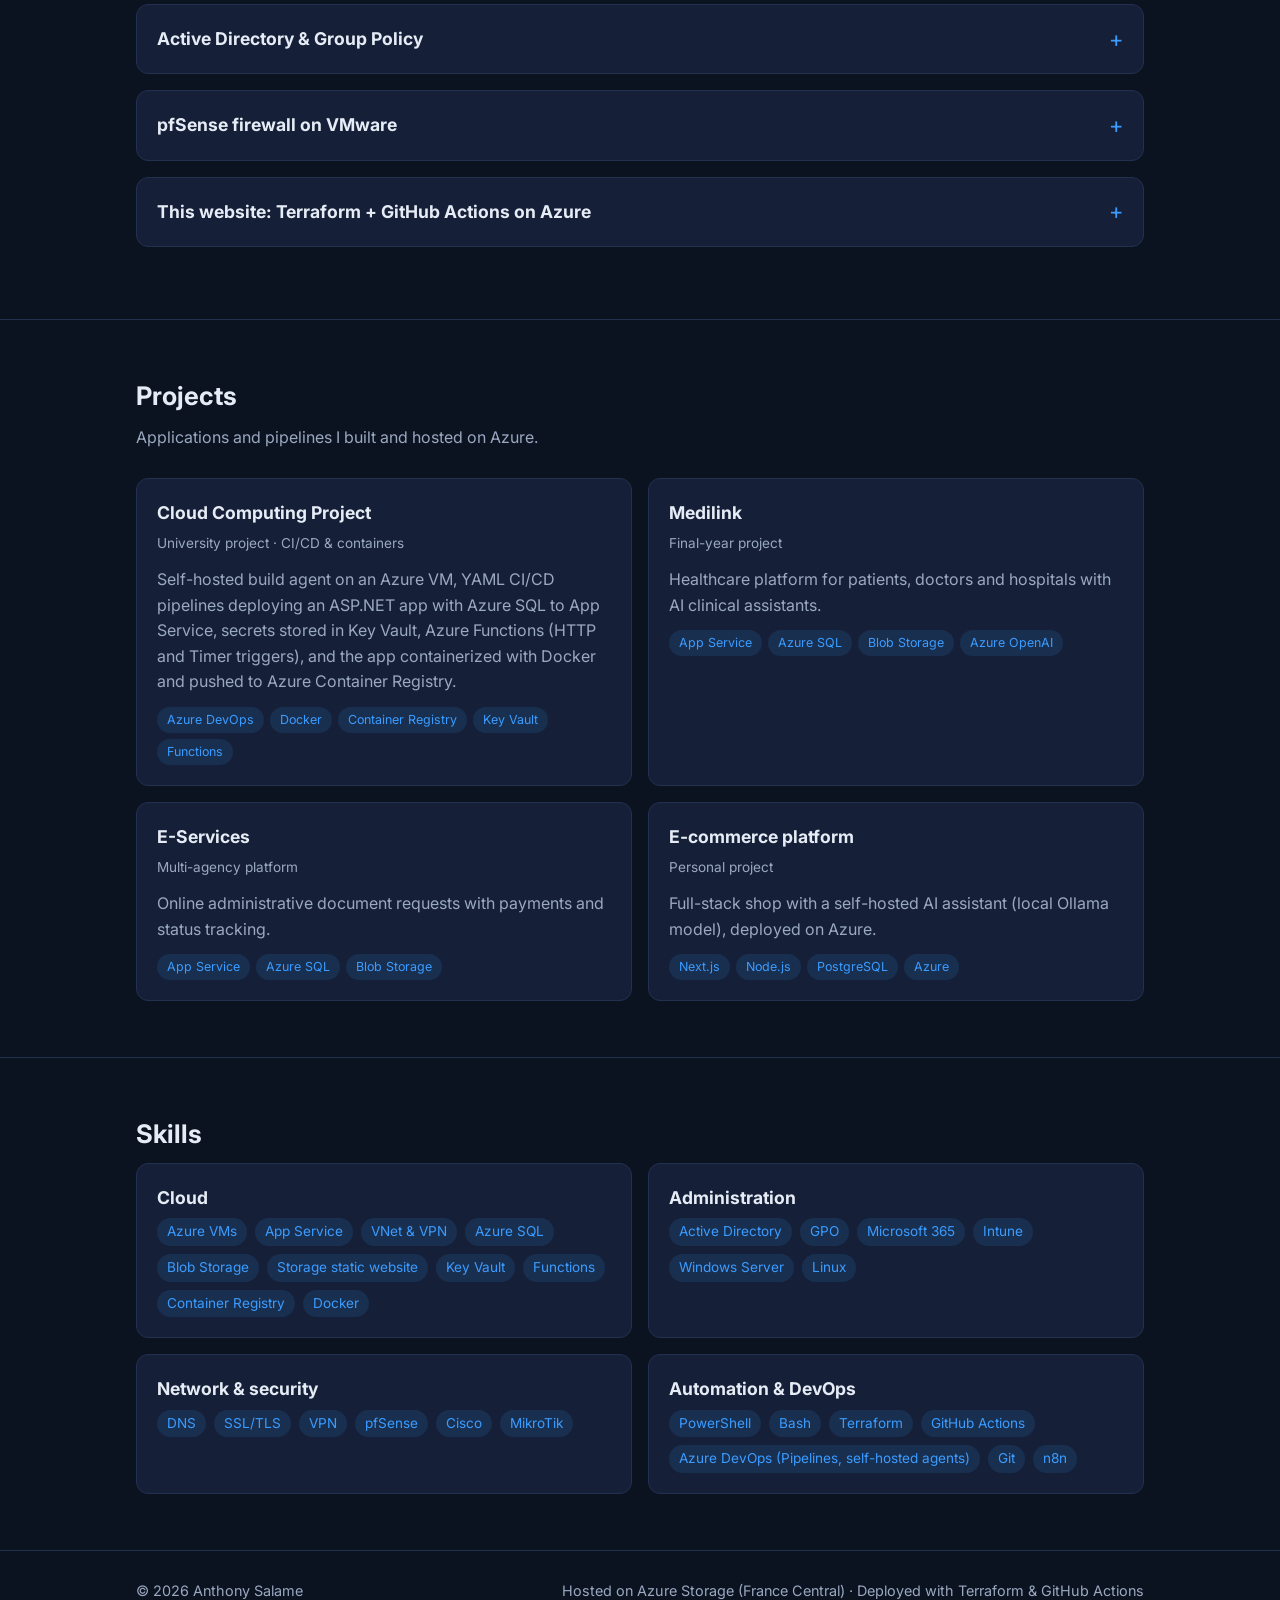
==== commit 98ac14f2: "Add Cloud Computing project and update CV" ====
--- a/site/index.html
+++ b/site/index.html
@@ -311,8 +311,26 @@
       <section id="projects">
         <div class="container">
           <h2>Projects</h2>
-          <p class="sub">Applications I built and hosted on Azure.</p>
-          <div class="grid three">
+          <p class="sub">Applications and pipelines I built and hosted on Azure.</p>
+          <div class="grid two">
+            <div class="card">
+              <h3>Cloud Computing Project</h3>
+              <div class="meta">University project · CI/CD &amp; containers</div>
+              <p>
+                Self-hosted build agent on an Azure VM, YAML CI/CD pipelines
+                deploying an ASP.NET app with Azure SQL to App Service, secrets
+                stored in Key Vault, Azure Functions (HTTP and Timer triggers),
+                and the app containerized with Docker and pushed to Azure
+                Container Registry.
+              </p>
+              <div class="tags">
+                <span class="tag">Azure DevOps</span
+                ><span class="tag">Docker</span
+                ><span class="tag">Container Registry</span
+                ><span class="tag">Key Vault</span
+                ><span class="tag">Functions</span>
+              </div>
+            </div>
             <div class="card">
               <h3>Medilink</h3>
               <div class="meta">Final-year project</div>
@@ -371,7 +389,10 @@
                 ><span class="tag">Azure SQL</span
                 ><span class="tag">Blob Storage</span
                 ><span class="tag">Storage static website</span
-                ><span class="tag">Docker (basics)</span>
+                ><span class="tag">Key Vault</span
+                ><span class="tag">Functions</span
+                ><span class="tag">Container Registry</span
+                ><span class="tag">Docker</span>
               </div>
             </div>
             <div class="card">
@@ -399,7 +420,7 @@
                 <span class="tag">PowerShell</span><span class="tag">Bash</span
                 ><span class="tag">Terraform</span
                 ><span class="tag">GitHub Actions</span
-                ><span class="tag">Azure DevOps</span
+                ><span class="tag">Azure DevOps (Pipelines, self-hosted agents)</span
                 ><span class="tag">Git</span><span class="tag">n8n</span>
               </div>
             </div>
@@ -418,4 +439,4 @@
       </div>
     </footer>
   </body>
-</html>
+</html>
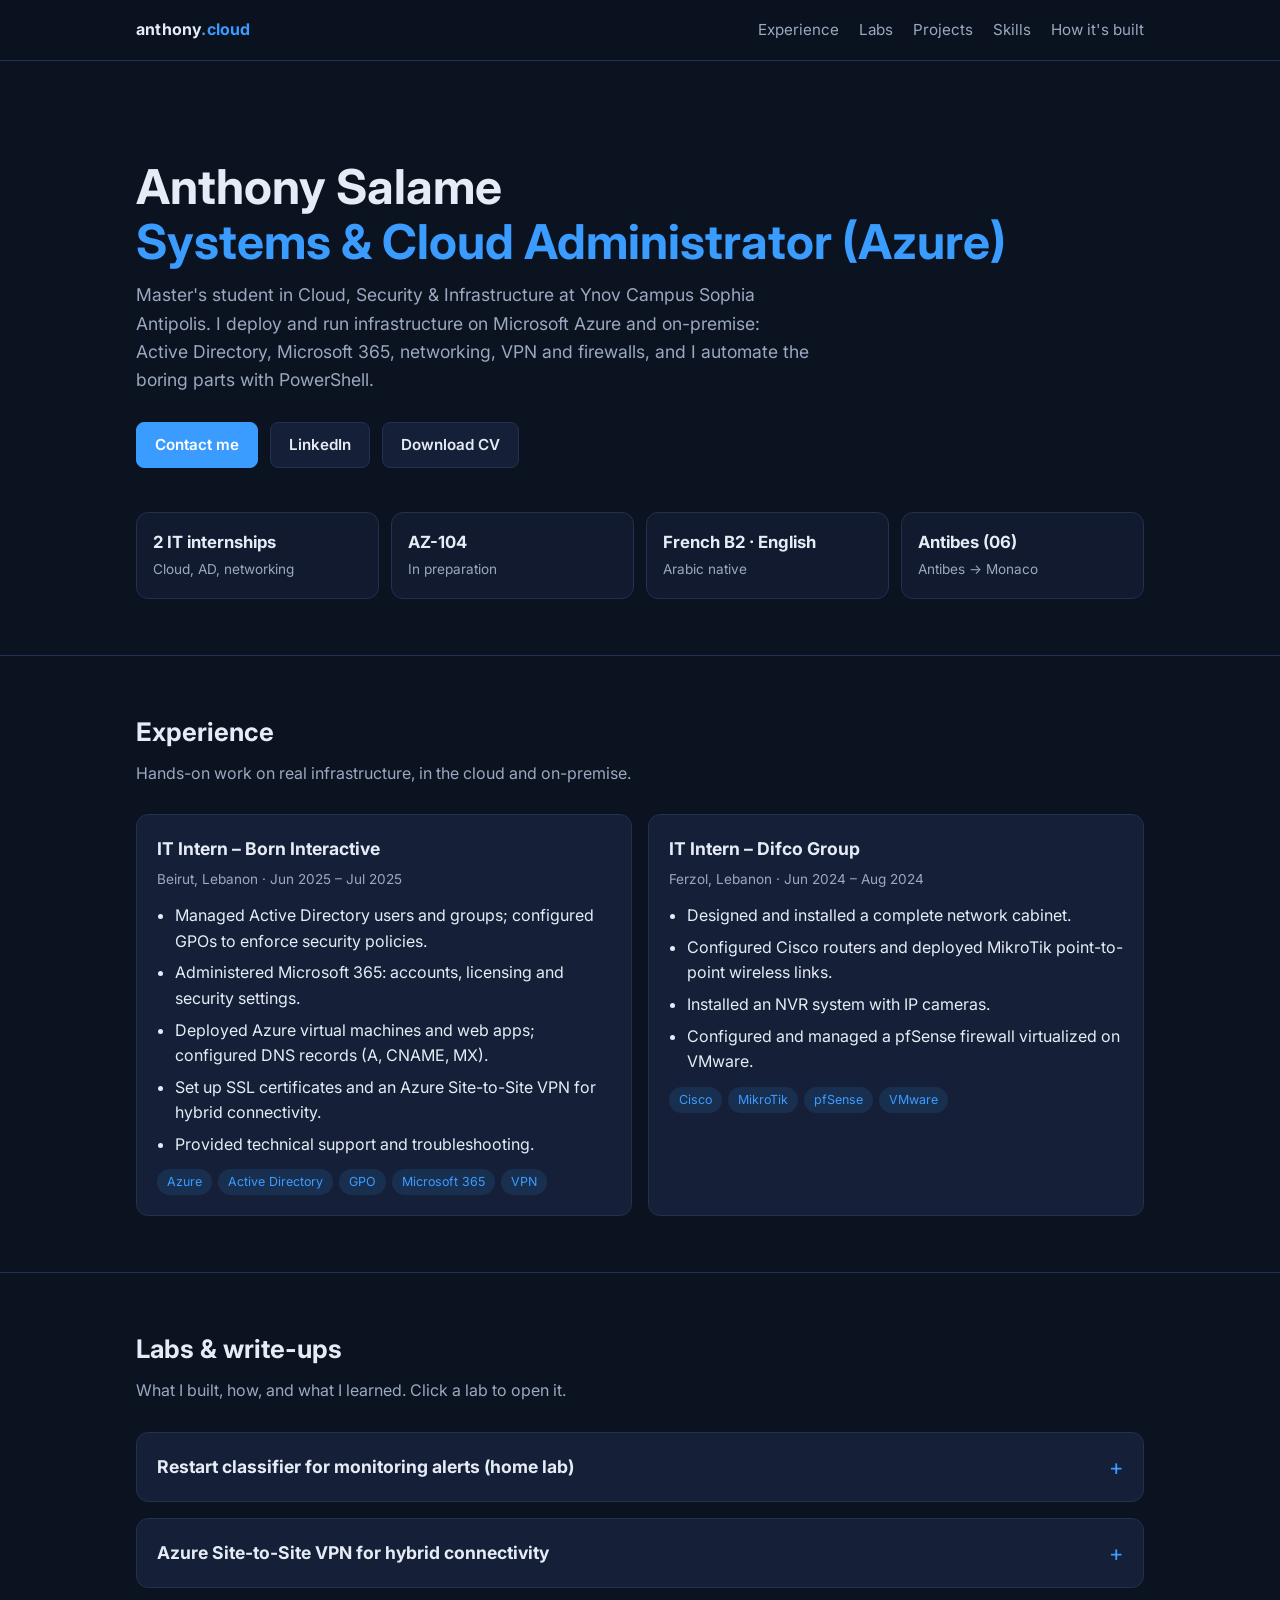
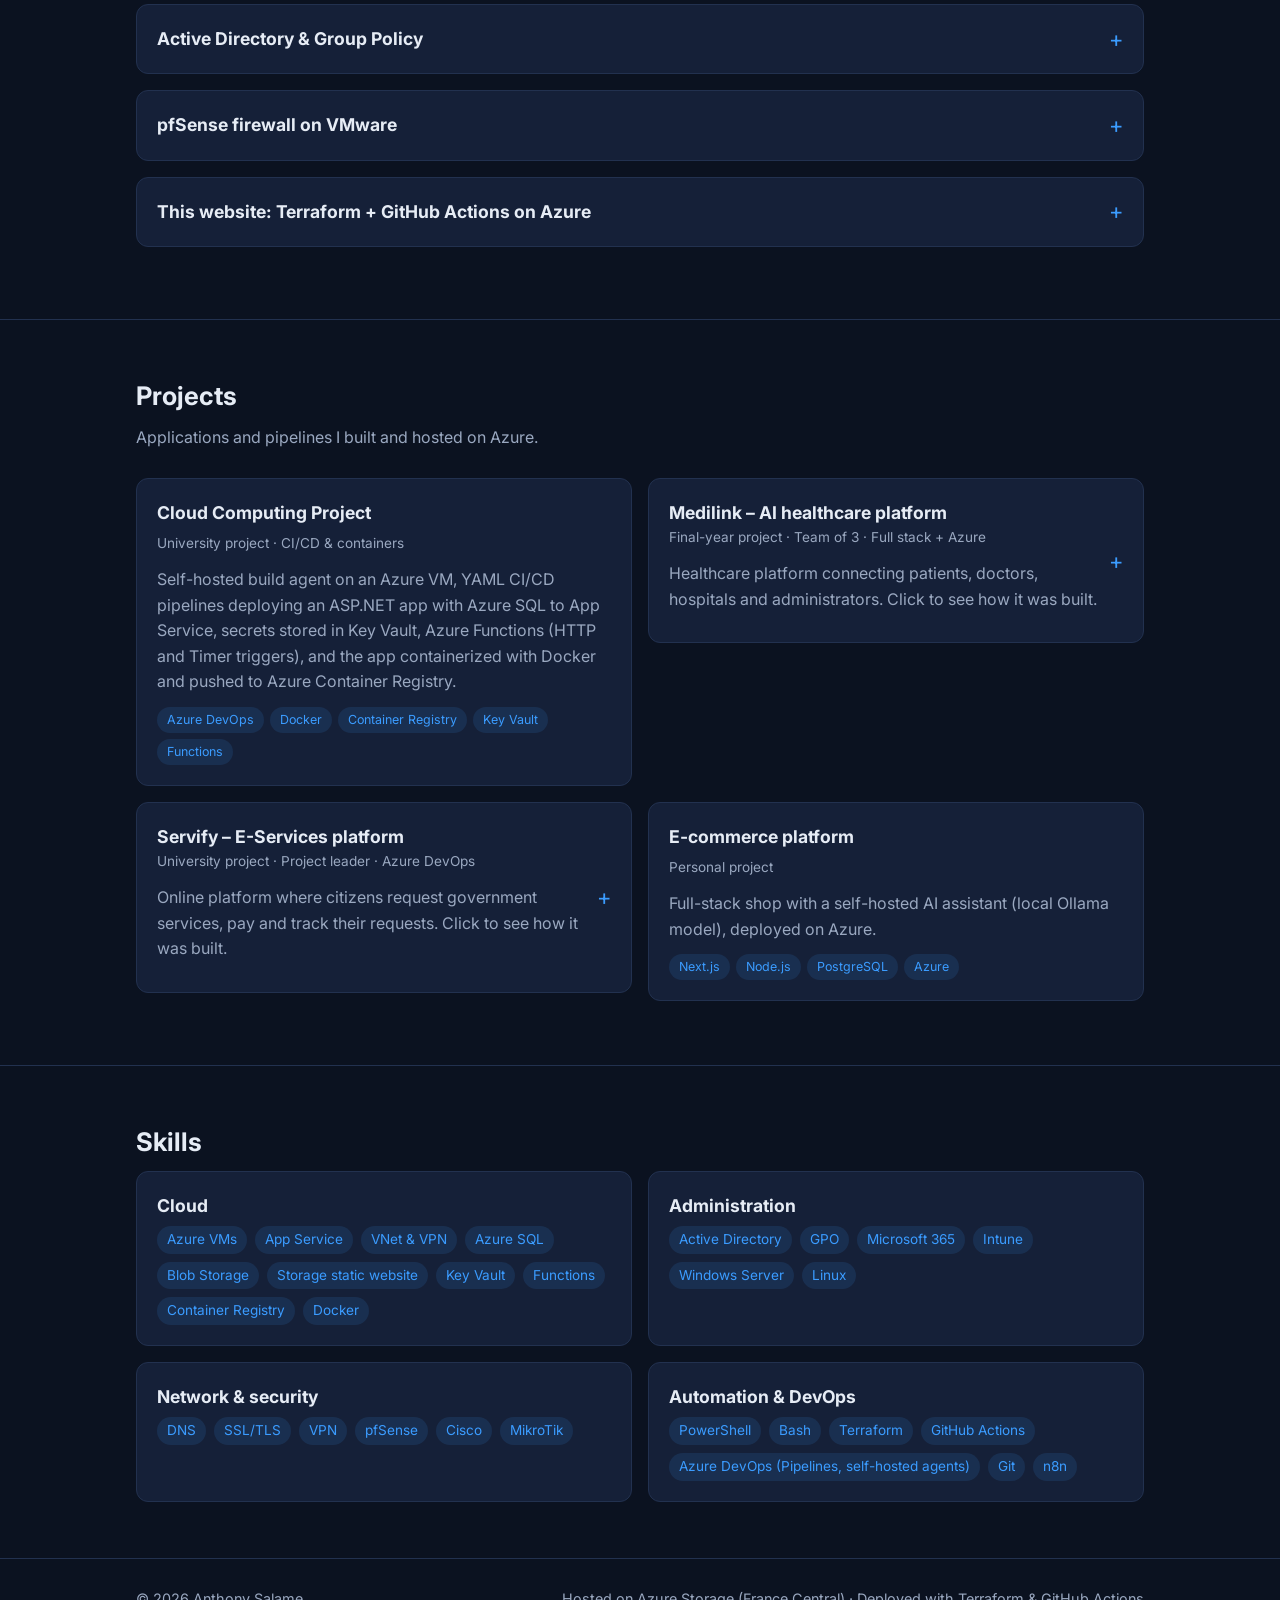
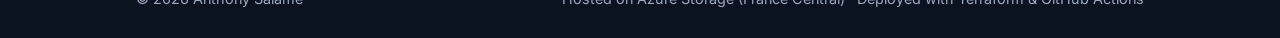
==== commit 9794c7d4: "Add Medilink and Servify write-ups" ====
--- a/site/index.html
+++ b/site/index.html
@@ -312,7 +312,7 @@
         <div class="container">
           <h2>Projects</h2>
           <p class="sub">Applications and pipelines I built and hosted on Azure.</p>
-          <div class="grid two">
+          <div class="grid two" style="align-items: start">
             <div class="card">
               <h3>Cloud Computing Project</h3>
               <div class="meta">University project · CI/CD &amp; containers</div>
@@ -331,32 +331,106 @@
                 ><span class="tag">Functions</span>
               </div>
             </div>
-            <div class="card">
-              <h3>Medilink</h3>
-              <div class="meta">Final-year project</div>
-              <p>
-                Healthcare platform for patients, doctors and hospitals with AI
-                clinical assistants.
-              </p>
-              <div class="tags">
-                <span class="tag">App Service</span
-                ><span class="tag">Azure SQL</span
-                ><span class="tag">Blob Storage</span
-                ><span class="tag">Azure OpenAI</span>
-              </div>
-            </div>
-            <div class="card">
-              <h3>E-Services</h3>
-              <div class="meta">Multi-agency platform</div>
-              <p>
-                Online administrative document requests with payments and status
-                tracking.
-              </p>
-              <div class="tags">
-                <span class="tag">App Service</span
-                ><span class="tag">Azure SQL</span
-                ><span class="tag">Blob Storage</span>
-              </div>
+            <div class="card lab">
+              <details>
+                <summary>
+                  <div>
+                    <h3>Medilink – AI healthcare platform</h3>
+                    <div class="meta">Final-year project · Team of 3 · Full stack + Azure</div>
+                    <p>
+                      Healthcare platform connecting patients, doctors, hospitals
+                      and administrators. Click to see how it was built.
+                    </p>
+                  </div>
+                </summary>
+                <div class="body">
+                  <h4>What it does</h4>
+                  <ul>
+                    <li>Patients book appointments, chat and make audio/video calls with doctors, and set medication reminders.</li>
+                    <li>Doctors prescribe medication, refer patients to other doctors and request hospital beds.</li>
+                    <li>Hospitals manage and update available beds, departments and staff.</li>
+                    <li>AI assistants (Azure OpenAI): decision support and OCR/NLP document reading for doctors, a help assistant for patients.</li>
+                  </ul>
+                  <h4>Architecture</h4>
+                  <ul>
+                    <li>React frontend, ASP.NET Core REST API backend.</li>
+                    <li>Azure App Service for hosting, Azure SQL Database for healthcare data, Blob Storage for medical documents.</li>
+                    <li>Azure OpenAI and OCR services for the AI features.</li>
+                  </ul>
+                  <h4>Security</h4>
+                  <ul>
+                    <li>JWT authentication with role-based access control (patient, doctor, hospital, admin).</li>
+                    <li>Password hashing, email verification and HTTPS for all traffic.</li>
+                    <li>Audit logs of system and AI activity.</li>
+                  </ul>
+                  <h4>Operations</h4>
+                  <ul>
+                    <li>Admin dashboard to monitor system health, database operations and AI activity.</li>
+                    <li>Backup management from the admin panel.</li>
+                    <li>Tested access control with 20 test accounts across all roles.</li>
+                  </ul>
+                  <h4>My role</h4>
+                  <p>Team of 3 where everyone worked across the whole project: frontend, backend, database and Azure deployment.</p>
+                  <div class="tags">
+                    <span class="tag">React</span><span class="tag">ASP.NET Core</span
+                    ><span class="tag">App Service</span><span class="tag">Azure SQL</span
+                    ><span class="tag">Blob Storage</span><span class="tag">Azure OpenAI</span
+                    ><span class="tag">JWT &amp; RBAC</span>
+                  </div>
+                </div>
+              </details>
+            </div>
+            <div class="card lab">
+              <details>
+                <summary>
+                  <div>
+                    <h3>Servify – E-Services platform</h3>
+                    <div class="meta">University project · Project leader · Azure DevOps</div>
+                    <p>
+                      Online platform where citizens request government services,
+                      pay and track their requests. Click to see how it was built.
+                    </p>
+                  </div>
+                </summary>
+                <div class="body">
+                  <h4>What it does</h4>
+                  <ul>
+                    <li>Three roles: citizens, government offices and admins, each with its own dashboard.</li>
+                    <li>Citizens request services, upload documents, book appointments, chat with offices and leave reviews.</li>
+                    <li>Requests move through clear statuses (Pending, In Review, Missing Docs, Approved, Rejected, Completed).</li>
+                    <li>Each request gets a unique QR code for tracking. Offices are shown on Google Maps.</li>
+                    <li>Online payment by card or cryptocurrency, with automatic PDF invoices and certificates.</li>
+                    <li>Admin reports: requests per office and revenue.</li>
+                  </ul>
+                  <h4>Architecture</h4>
+                  <ul>
+                    <li>Laravel (MVC) backend and responsive Bootstrap frontend.</li>
+                    <li>Hosted on Azure App Service, with Azure SQL Database for data and Azure Blob Storage for uploaded documents (MySQL during local development).</li>
+                    <li>Laravel Mail and Notifications for emails (OTP codes, status changes, appointment reminders).</li>
+                    <li>DomPDF to generate invoices and official documents from templates.</li>
+                  </ul>
+                  <h4>Security</h4>
+                  <ul>
+                    <li>Login with email/password or Google (Laravel Socialite).</li>
+                    <li>Two-factor authentication with a 6-digit email OTP that expires after 5 minutes.</li>
+                    <li>Role-based access checks, so scanning someone else's QR code doesn't reveal their request.</li>
+                  </ul>
+                  <h4>How we worked</h4>
+                  <ul>
+                    <li>Tasks planned and tracked in Azure Boards (backlog items assigned, then marked as done).</li>
+                    <li>Code in Azure Repos with Git branches and pull requests to merge changes without conflicts.</li>
+                  </ul>
+                  <h4>My role</h4>
+                  <p>Project leader: I organized the work in Azure DevOps and developed the platform.</p>
+                  <div class="tags">
+                    <span class="tag">Laravel</span><span class="tag">App Service</span
+                    ><span class="tag">Azure SQL</span><span class="tag">Blob Storage</span
+                    ><span class="tag">Azure Boards</span
+                    ><span class="tag">Azure Repos</span><span class="tag">2FA</span
+                    ><span class="tag">Google Maps API</span>
+                  </div>
+                </div>
+              </details>
             </div>
             <div class="card">
               <h3>E-commerce platform</h3>
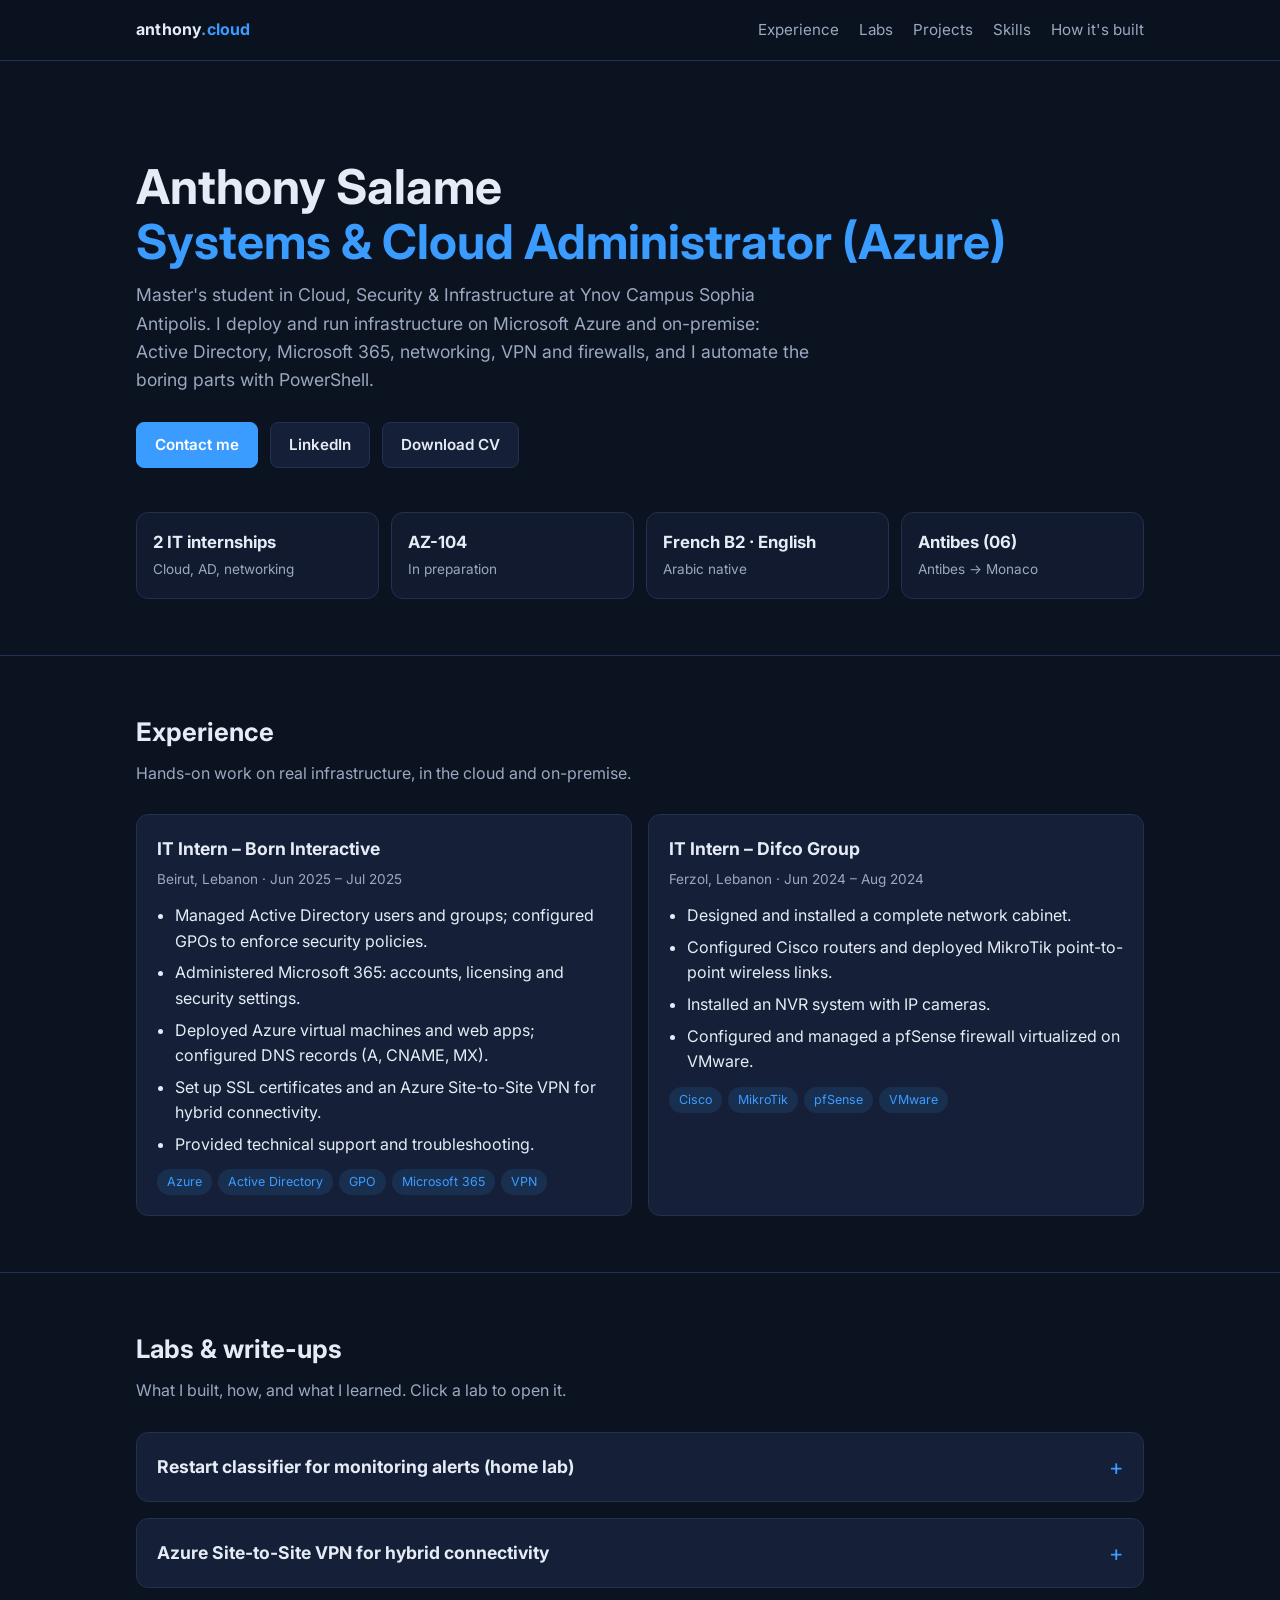
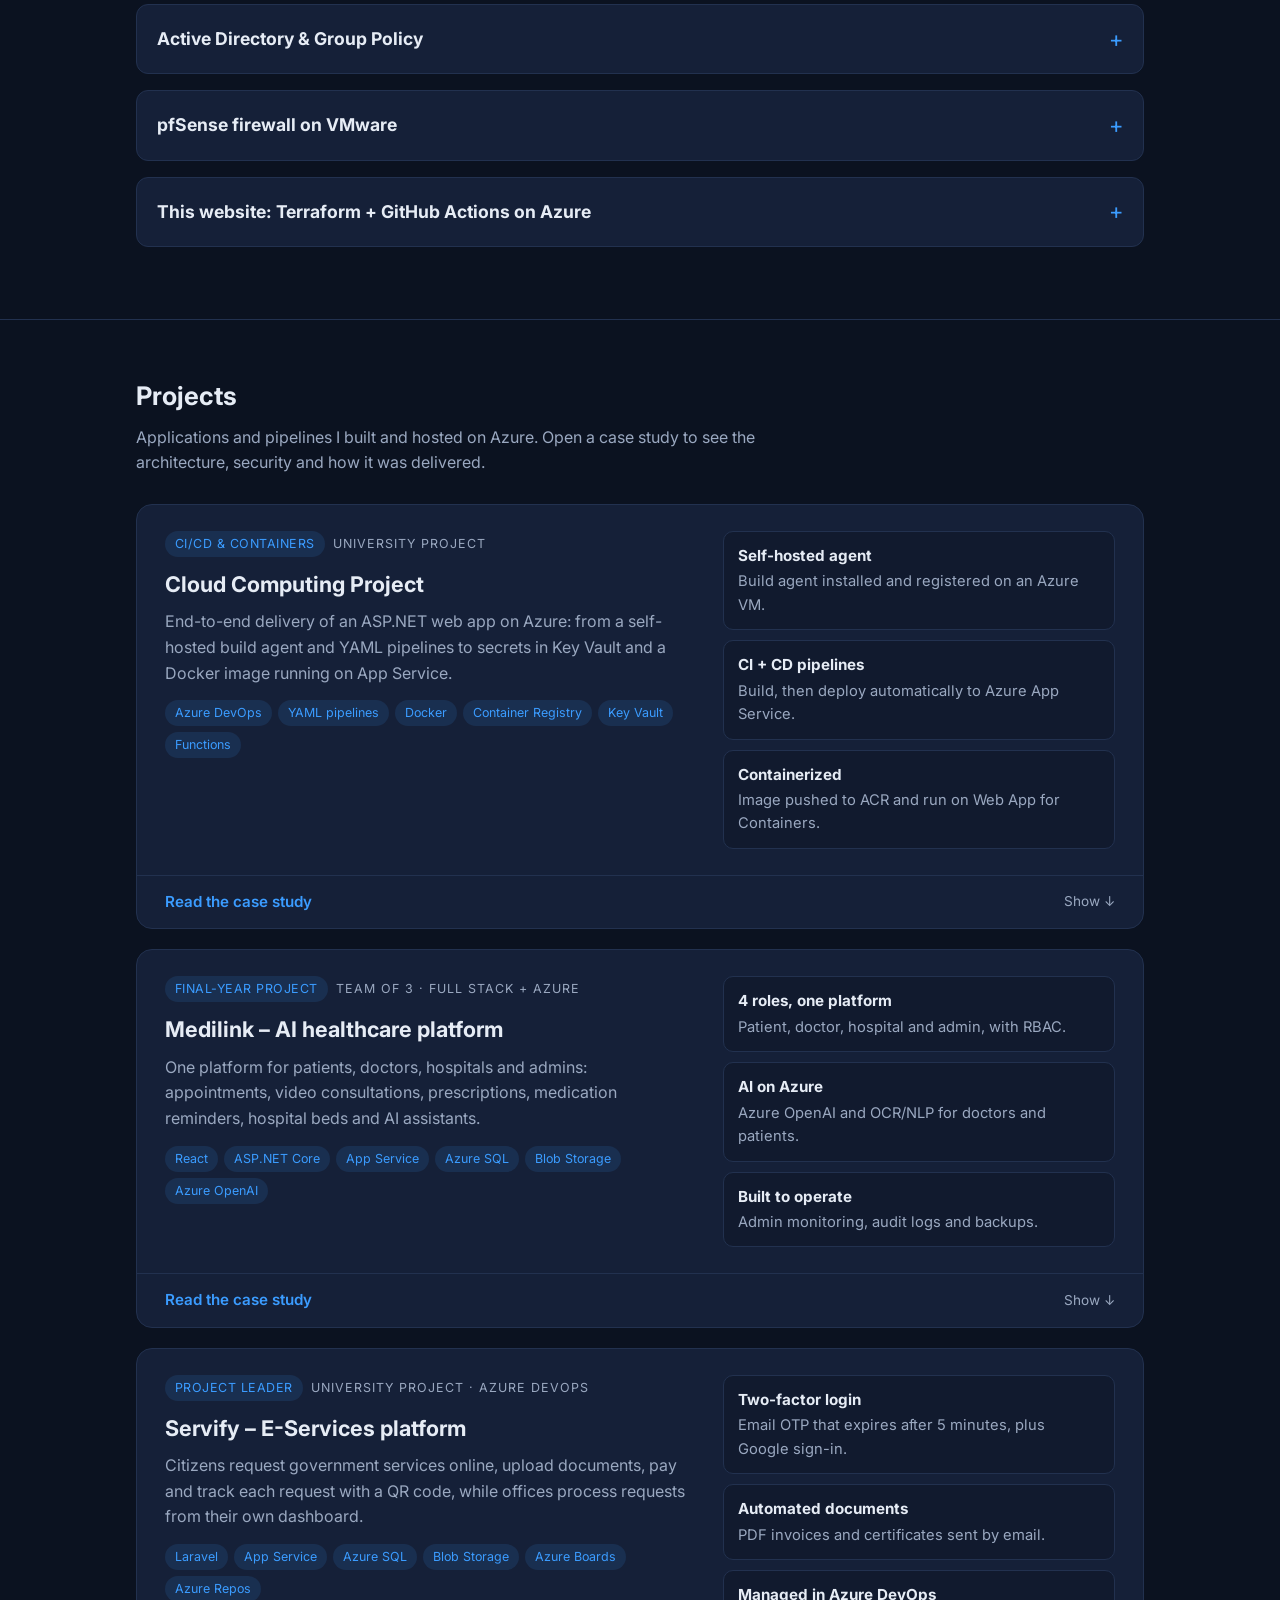
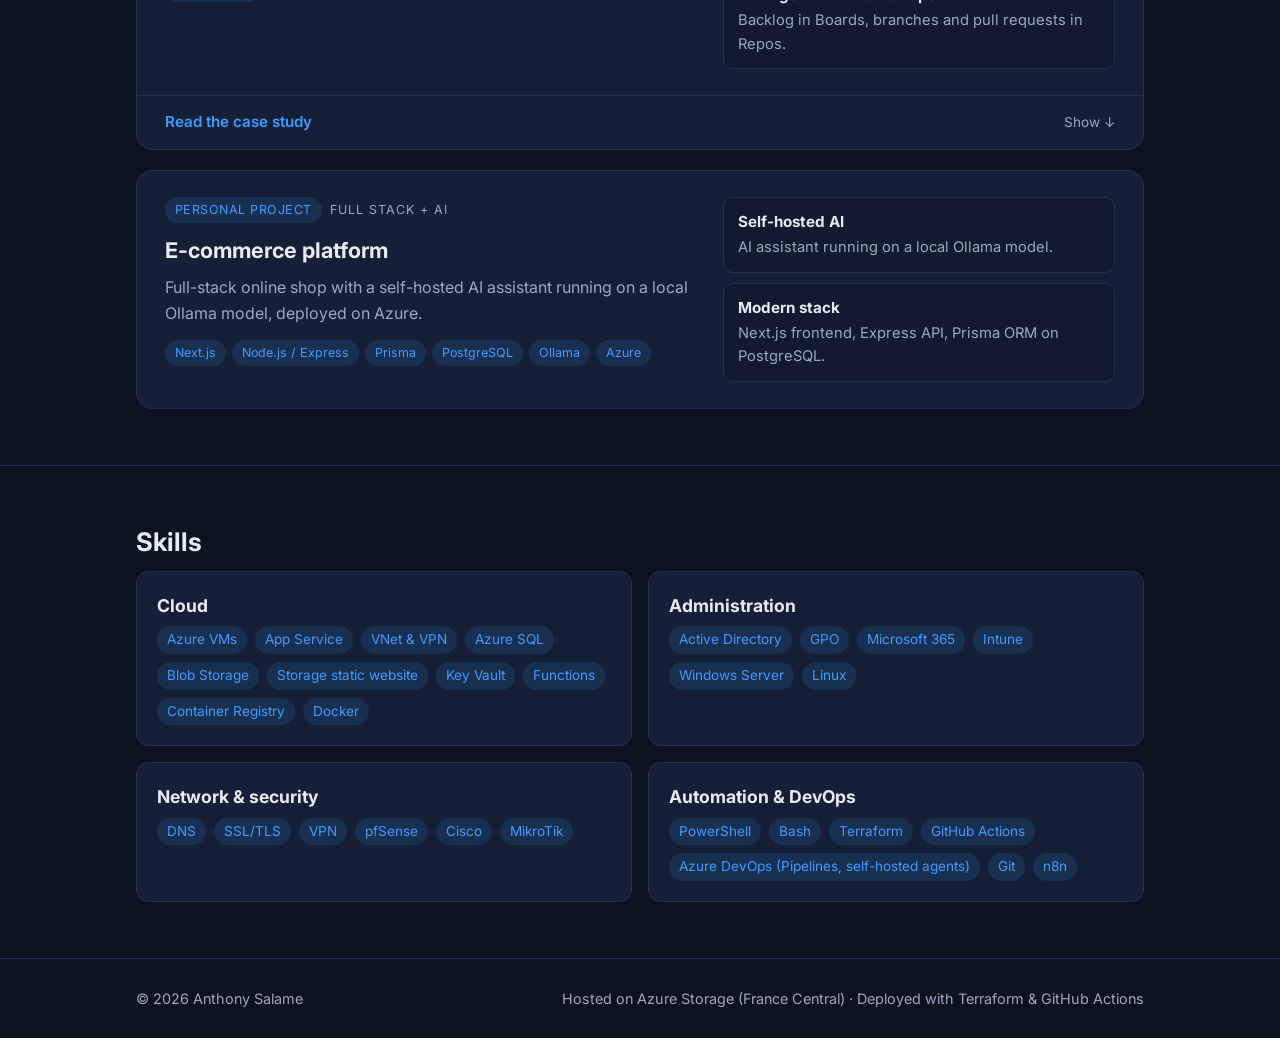
==== commit 01b29165: "Redesign projects section" ====
--- a/site/index.html
+++ b/site/index.html
@@ -15,6 +15,65 @@
       rel="stylesheet"
     />
     <link rel="stylesheet" href="styles.css" />
+    <style>
+      /* ---------- Projects ---------- */
+      .projects { display: grid; gap: 20px; }
+      .project {
+        background: var(--card); border: 1px solid var(--border);
+        border-radius: 16px; overflow: hidden;
+        transition: border-color .2s ease;
+      }
+      .project:hover { border-color: rgba(59,156,255,.45); }
+      .project-main {
+        display: grid; grid-template-columns: 1.15fr .85fr; gap: 28px;
+        padding: 26px 28px;
+      }
+      .project-kicker {
+        display: flex; flex-wrap: wrap; gap: 8px; align-items: center;
+        font-size: .78rem; text-transform: uppercase; letter-spacing: .08em;
+        color: var(--muted); margin-bottom: 10px;
+      }
+      .project-kicker .pill {
+        background: var(--accent-soft); color: var(--accent);
+        border-radius: 999px; padding: 3px 10px; letter-spacing: .04em;
+      }
+      .project h3 { font-size: 1.35rem; margin-bottom: 8px; }
+      .project-summary { color: var(--muted); margin-bottom: 14px; }
+      .highlights { list-style: none; display: grid; gap: 10px; align-content: start; }
+      .highlights li {
+        background: var(--bg-alt); border: 1px solid var(--border);
+        border-radius: 10px; padding: 12px 14px; font-size: .92rem;
+      }
+      .highlights li strong { display: block; color: var(--text); font-size: .95rem; margin-bottom: 2px; }
+      .highlights li span { color: var(--muted); }
+      .case-study { border-top: 1px solid var(--border); }
+      .case-study summary {
+        list-style: none; cursor: pointer; padding: 14px 28px;
+        display: flex; justify-content: space-between; align-items: center;
+        color: var(--accent); font-weight: 600; font-size: .95rem;
+      }
+      .case-study summary::-webkit-details-marker { display: none; }
+      .case-study summary::after { content: "Show ↓"; font-weight: 400; color: var(--muted); font-size: .85rem; }
+      .case-study[open] summary::after { content: "Hide ↑"; }
+      .case-study summary:hover { background: rgba(59,156,255,.05); }
+      .case-body {
+        display: grid; grid-template-columns: 1fr 1fr; gap: 22px 32px;
+        padding: 6px 28px 28px;
+      }
+      .case-body h4 {
+        font-size: .78rem; text-transform: uppercase; letter-spacing: .08em;
+        color: var(--accent); margin-bottom: 8px;
+      }
+      .case-body ul { padding-left: 18px; }
+      .case-body li { margin-bottom: 6px; font-size: .94rem; }
+      .case-body .full { grid-column: 1 / -1; }
+      @media (max-width: 760px) {
+        .project-main, .case-body { grid-template-columns: 1fr; gap: 18px; }
+        .project-main { padding: 22px 20px; }
+        .case-study summary { padding: 14px 20px; }
+        .case-body { padding: 4px 20px 22px; }
+      }
+    </style>
   </head>
   <body>
     <header class="nav">
@@ -311,140 +370,236 @@
       <section id="projects">
         <div class="container">
           <h2>Projects</h2>
-          <p class="sub">Applications and pipelines I built and hosted on Azure.</p>
-          <div class="grid two" style="align-items: start">
-            <div class="card">
-              <h3>Cloud Computing Project</h3>
-              <div class="meta">University project · CI/CD &amp; containers</div>
-              <p>
-                Self-hosted build agent on an Azure VM, YAML CI/CD pipelines
-                deploying an ASP.NET app with Azure SQL to App Service, secrets
-                stored in Key Vault, Azure Functions (HTTP and Timer triggers),
-                and the app containerized with Docker and pushed to Azure
-                Container Registry.
-              </p>
-              <div class="tags">
-                <span class="tag">Azure DevOps</span
-                ><span class="tag">Docker</span
-                ><span class="tag">Container Registry</span
-                ><span class="tag">Key Vault</span
-                ><span class="tag">Functions</span>
-              </div>
-            </div>
-            <div class="card lab">
-              <details>
-                <summary>
-                  <div>
-                    <h3>Medilink – AI healthcare platform</h3>
-                    <div class="meta">Final-year project · Team of 3 · Full stack + Azure</div>
-                    <p>
-                      Healthcare platform connecting patients, doctors, hospitals
-                      and administrators. Click to see how it was built.
-                    </p>
-                  </div>
-                </summary>
-                <div class="body">
-                  <h4>What it does</h4>
-                  <ul>
-                    <li>Patients book appointments, chat and make audio/video calls with doctors, and set medication reminders.</li>
-                    <li>Doctors prescribe medication, refer patients to other doctors and request hospital beds.</li>
-                    <li>Hospitals manage and update available beds, departments and staff.</li>
-                    <li>AI assistants (Azure OpenAI): decision support and OCR/NLP document reading for doctors, a help assistant for patients.</li>
-                  </ul>
-                  <h4>Architecture</h4>
-                  <ul>
-                    <li>React frontend, ASP.NET Core REST API backend.</li>
-                    <li>Azure App Service for hosting, Azure SQL Database for healthcare data, Blob Storage for medical documents.</li>
-                    <li>Azure OpenAI and OCR services for the AI features.</li>
-                  </ul>
-                  <h4>Security</h4>
-                  <ul>
-                    <li>JWT authentication with role-based access control (patient, doctor, hospital, admin).</li>
-                    <li>Password hashing, email verification and HTTPS for all traffic.</li>
-                    <li>Audit logs of system and AI activity.</li>
-                  </ul>
-                  <h4>Operations</h4>
-                  <ul>
-                    <li>Admin dashboard to monitor system health, database operations and AI activity.</li>
-                    <li>Backup management from the admin panel.</li>
-                    <li>Tested access control with 20 test accounts across all roles.</li>
-                  </ul>
-                  <h4>My role</h4>
-                  <p>Team of 3 where everyone worked across the whole project: frontend, backend, database and Azure deployment.</p>
+          <p class="sub">
+            Applications and pipelines I built and hosted on Azure. Open a case
+            study to see the architecture, security and how it was delivered.
+          </p>
+
+          <div class="projects">
+            <!-- Cloud Computing Project -->
+            <article class="project">
+              <div class="project-main">
+                <div>
+                  <div class="project-kicker">
+                    <span class="pill">CI/CD &amp; containers</span>
+                    <span>University project</span>
+                  </div>
+                  <h3>Cloud Computing Project</h3>
+                  <p class="project-summary">
+                    End-to-end delivery of an ASP.NET web app on Azure: from a
+                    self-hosted build agent and YAML pipelines to secrets in Key
+                    Vault and a Docker image running on App Service.
+                  </p>
+                  <div class="tags">
+                    <span class="tag">Azure DevOps</span><span class="tag">YAML pipelines</span
+                    ><span class="tag">Docker</span><span class="tag">Container Registry</span
+                    ><span class="tag">Key Vault</span><span class="tag">Functions</span>
+                  </div>
+                </div>
+                <ul class="highlights">
+                  <li><strong>Self-hosted agent</strong><span>Build agent installed and registered on an Azure VM.</span></li>
+                  <li><strong>CI + CD pipelines</strong><span>Build, then deploy automatically to Azure App Service.</span></li>
+                  <li><strong>Containerized</strong><span>Image pushed to ACR and run on Web App for Containers.</span></li>
+                </ul>
+              </div>
+              <details class="case-study">
+                <summary>Read the case study</summary>
+                <div class="case-body">
+                  <div>
+                    <h4>Pipeline</h4>
+                    <ul>
+                      <li>Work tracked in Azure Boards.</li>
+                      <li>Self-hosted agent on an Azure VM, connected to an agent pool.</li>
+                      <li>CI pipeline builds the app; CD pipeline deploys it to an Azure Web App.</li>
+                    </ul>
+                  </div>
+                  <div>
+                    <h4>Azure services</h4>
+                    <ul>
+                      <li>App Service and Azure SQL Database for the web app.</li>
+                      <li>Azure Functions with HTTP and Timer triggers, connected to a Storage Account.</li>
+                    </ul>
+                  </div>
+                  <div>
+                    <h4>Secrets</h4>
+                    <ul>
+                      <li>SQL and Storage connection strings stored as secrets in Azure Key Vault instead of in the code.</li>
+                    </ul>
+                  </div>
+                  <div>
+                    <h4>Containers</h4>
+                    <ul>
+                      <li>App containerized with Docker and pushed to Azure Container Registry.</li>
+                      <li>Deployed from ACR to Web App for Containers.</li>
+                    </ul>
+                  </div>
+                </div>
+              </details>
+            </article>
+
+            <!-- Medilink -->
+            <article class="project">
+              <div class="project-main">
+                <div>
+                  <div class="project-kicker">
+                    <span class="pill">Final-year project</span>
+                    <span>Team of 3 · Full stack + Azure</span>
+                  </div>
+                  <h3>Medilink – AI healthcare platform</h3>
+                  <p class="project-summary">
+                    One platform for patients, doctors, hospitals and admins:
+                    appointments, video consultations, prescriptions, medication
+                    reminders, hospital beds and AI assistants.
+                  </p>
                   <div class="tags">
                     <span class="tag">React</span><span class="tag">ASP.NET Core</span
                     ><span class="tag">App Service</span><span class="tag">Azure SQL</span
-                    ><span class="tag">Blob Storage</span><span class="tag">Azure OpenAI</span
-                    ><span class="tag">JWT &amp; RBAC</span>
+                    ><span class="tag">Blob Storage</span><span class="tag">Azure OpenAI</span>
+                  </div>
+                </div>
+                <ul class="highlights">
+                  <li><strong>4 roles, one platform</strong><span>Patient, doctor, hospital and admin, with RBAC.</span></li>
+                  <li><strong>AI on Azure</strong><span>Azure OpenAI and OCR/NLP for doctors and patients.</span></li>
+                  <li><strong>Built to operate</strong><span>Admin monitoring, audit logs and backups.</span></li>
+                </ul>
+              </div>
+              <details class="case-study">
+                <summary>Read the case study</summary>
+                <div class="case-body">
+                  <div>
+                    <h4>What it does</h4>
+                    <ul>
+                      <li>Patients book appointments, chat and make audio/video calls with doctors, and set medication reminders.</li>
+                      <li>Doctors prescribe, refer patients to other doctors and request hospital beds.</li>
+                      <li>Hospitals manage available beds, departments and staff.</li>
+                    </ul>
+                  </div>
+                  <div>
+                    <h4>Architecture</h4>
+                    <ul>
+                      <li>React frontend and ASP.NET Core REST API.</li>
+                      <li>Hosted on Azure App Service, Azure SQL Database for data, Blob Storage for medical documents.</li>
+                      <li>Azure OpenAI and OCR services for AI decision support and document reading.</li>
+                    </ul>
+                  </div>
+                  <div>
+                    <h4>Security</h4>
+                    <ul>
+                      <li>JWT authentication and role-based access control.</li>
+                      <li>Password hashing, email verification, HTTPS everywhere.</li>
+                      <li>Audit logs of system and AI activity.</li>
+                    </ul>
+                  </div>
+                  <div>
+                    <h4>Operations</h4>
+                    <ul>
+                      <li>Admin dashboard for system health, database operations and AI activity.</li>
+                      <li>Backup management from the admin panel.</li>
+                      <li>Access control tested with 20 accounts across all roles.</li>
+                    </ul>
+                  </div>
+                  <div class="full">
+                    <h4>My role</h4>
+                    <p>Team of 3 where everyone worked across the whole project: frontend, backend, database and Azure deployment.</p>
                   </div>
                 </div>
               </details>
-            </div>
-            <div class="card lab">
-              <details>
-                <summary>
-                  <div>
-                    <h3>Servify – E-Services platform</h3>
-                    <div class="meta">University project · Project leader · Azure DevOps</div>
-                    <p>
-                      Online platform where citizens request government services,
-                      pay and track their requests. Click to see how it was built.
-                    </p>
-                  </div>
-                </summary>
-                <div class="body">
-                  <h4>What it does</h4>
-                  <ul>
-                    <li>Three roles: citizens, government offices and admins, each with its own dashboard.</li>
-                    <li>Citizens request services, upload documents, book appointments, chat with offices and leave reviews.</li>
-                    <li>Requests move through clear statuses (Pending, In Review, Missing Docs, Approved, Rejected, Completed).</li>
-                    <li>Each request gets a unique QR code for tracking. Offices are shown on Google Maps.</li>
-                    <li>Online payment by card or cryptocurrency, with automatic PDF invoices and certificates.</li>
-                    <li>Admin reports: requests per office and revenue.</li>
-                  </ul>
-                  <h4>Architecture</h4>
-                  <ul>
-                    <li>Laravel (MVC) backend and responsive Bootstrap frontend.</li>
-                    <li>Hosted on Azure App Service, with Azure SQL Database for data and Azure Blob Storage for uploaded documents (MySQL during local development).</li>
-                    <li>Laravel Mail and Notifications for emails (OTP codes, status changes, appointment reminders).</li>
-                    <li>DomPDF to generate invoices and official documents from templates.</li>
-                  </ul>
-                  <h4>Security</h4>
-                  <ul>
-                    <li>Login with email/password or Google (Laravel Socialite).</li>
-                    <li>Two-factor authentication with a 6-digit email OTP that expires after 5 minutes.</li>
-                    <li>Role-based access checks, so scanning someone else's QR code doesn't reveal their request.</li>
-                  </ul>
-                  <h4>How we worked</h4>
-                  <ul>
-                    <li>Tasks planned and tracked in Azure Boards (backlog items assigned, then marked as done).</li>
-                    <li>Code in Azure Repos with Git branches and pull requests to merge changes without conflicts.</li>
-                  </ul>
-                  <h4>My role</h4>
-                  <p>Project leader: I organized the work in Azure DevOps and developed the platform.</p>
+            </article>
+
+            <!-- Servify -->
+            <article class="project">
+              <div class="project-main">
+                <div>
+                  <div class="project-kicker">
+                    <span class="pill">Project leader</span>
+                    <span>University project · Azure DevOps</span>
+                  </div>
+                  <h3>Servify – E-Services platform</h3>
+                  <p class="project-summary">
+                    Citizens request government services online, upload
+                    documents, pay and track each request with a QR code, while
+                    offices process requests from their own dashboard.
+                  </p>
                   <div class="tags">
                     <span class="tag">Laravel</span><span class="tag">App Service</span
                     ><span class="tag">Azure SQL</span><span class="tag">Blob Storage</span
-                    ><span class="tag">Azure Boards</span
-                    ><span class="tag">Azure Repos</span><span class="tag">2FA</span
-                    ><span class="tag">Google Maps API</span>
+                    ><span class="tag">Azure Boards</span><span class="tag">Azure Repos</span>
+                  </div>
+                </div>
+                <ul class="highlights">
+                  <li><strong>Two-factor login</strong><span>Email OTP that expires after 5 minutes, plus Google sign-in.</span></li>
+                  <li><strong>Automated documents</strong><span>PDF invoices and certificates sent by email.</span></li>
+                  <li><strong>Managed in Azure DevOps</strong><span>Backlog in Boards, branches and pull requests in Repos.</span></li>
+                </ul>
+              </div>
+              <details class="case-study">
+                <summary>Read the case study</summary>
+                <div class="case-body">
+                  <div>
+                    <h4>What it does</h4>
+                    <ul>
+                      <li>Three roles: citizens, government offices and admins, each with a dashboard.</li>
+                      <li>Requests go through Pending, In Review, Missing Docs, Approved, Rejected and Completed.</li>
+                      <li>QR code tracking, Google Maps office finder, chat, reviews and appointment booking.</li>
+                      <li>Card or crypto payments, and revenue reports for admins.</li>
+                    </ul>
+                  </div>
+                  <div>
+                    <h4>Architecture</h4>
+                    <ul>
+                      <li>Laravel (MVC) backend and responsive Bootstrap frontend.</li>
+                      <li>Hosted on Azure App Service, Azure SQL Database for data, Blob Storage for uploaded documents (MySQL during local development).</li>
+                      <li>Laravel Mail and Notifications, DomPDF for generated documents.</li>
+                    </ul>
+                  </div>
+                  <div>
+                    <h4>Security</h4>
+                    <ul>
+                      <li>Email/password or Google login (Laravel Socialite).</li>
+                      <li>2FA with a 6-digit email OTP valid for 5 minutes.</li>
+                      <li>Role checks so a scanned QR code never exposes someone else's request.</li>
+                    </ul>
+                  </div>
+                  <div>
+                    <h4>How we worked</h4>
+                    <ul>
+                      <li>Backlog items assigned and tracked to done in Azure Boards.</li>
+                      <li>Code in Azure Repos with Git branches and pull requests.</li>
+                    </ul>
+                  </div>
+                  <div class="full">
+                    <h4>My role</h4>
+                    <p>Project leader: I organized the work in Azure DevOps and developed the platform.</p>
                   </div>
                 </div>
               </details>
-            </div>
-            <div class="card">
-              <h3>E-commerce platform</h3>
-              <div class="meta">Personal project</div>
-              <p>
-                Full-stack shop with a self-hosted AI assistant (local Ollama
-                model), deployed on Azure.
-              </p>
-              <div class="tags">
-                <span class="tag">Next.js</span><span class="tag">Node.js</span
-                ><span class="tag">PostgreSQL</span
-                ><span class="tag">Azure</span>
-              </div>
-            </div>
+            </article>
+
+            <!-- E-commerce -->
+            <article class="project">
+              <div class="project-main">
+                <div>
+                  <div class="project-kicker">
+                    <span class="pill">Personal project</span>
+                    <span>Full stack + AI</span>
+                  </div>
+                  <h3>E-commerce platform</h3>
+                  <p class="project-summary">
+                    Full-stack online shop with a self-hosted AI
+                    assistant running on a local Ollama model, deployed on Azure.
+                  </p>
+                  <div class="tags">
+                    <span class="tag">Next.js</span><span class="tag">Node.js / Express</span
+                    ><span class="tag">Prisma</span><span class="tag">PostgreSQL</span
+                    ><span class="tag">Ollama</span><span class="tag">Azure</span>
+                  </div>
+                </div>
+                <ul class="highlights">
+                  <li><strong>Self-hosted AI</strong><span>AI assistant running on a local Ollama model.</span></li>
+                  <li><strong>Modern stack</strong><span>Next.js frontend, Express API, Prisma ORM on PostgreSQL.</span></li>
+                </ul>
+              </div>
+            </article>
           </div>
         </div>
       </section>
